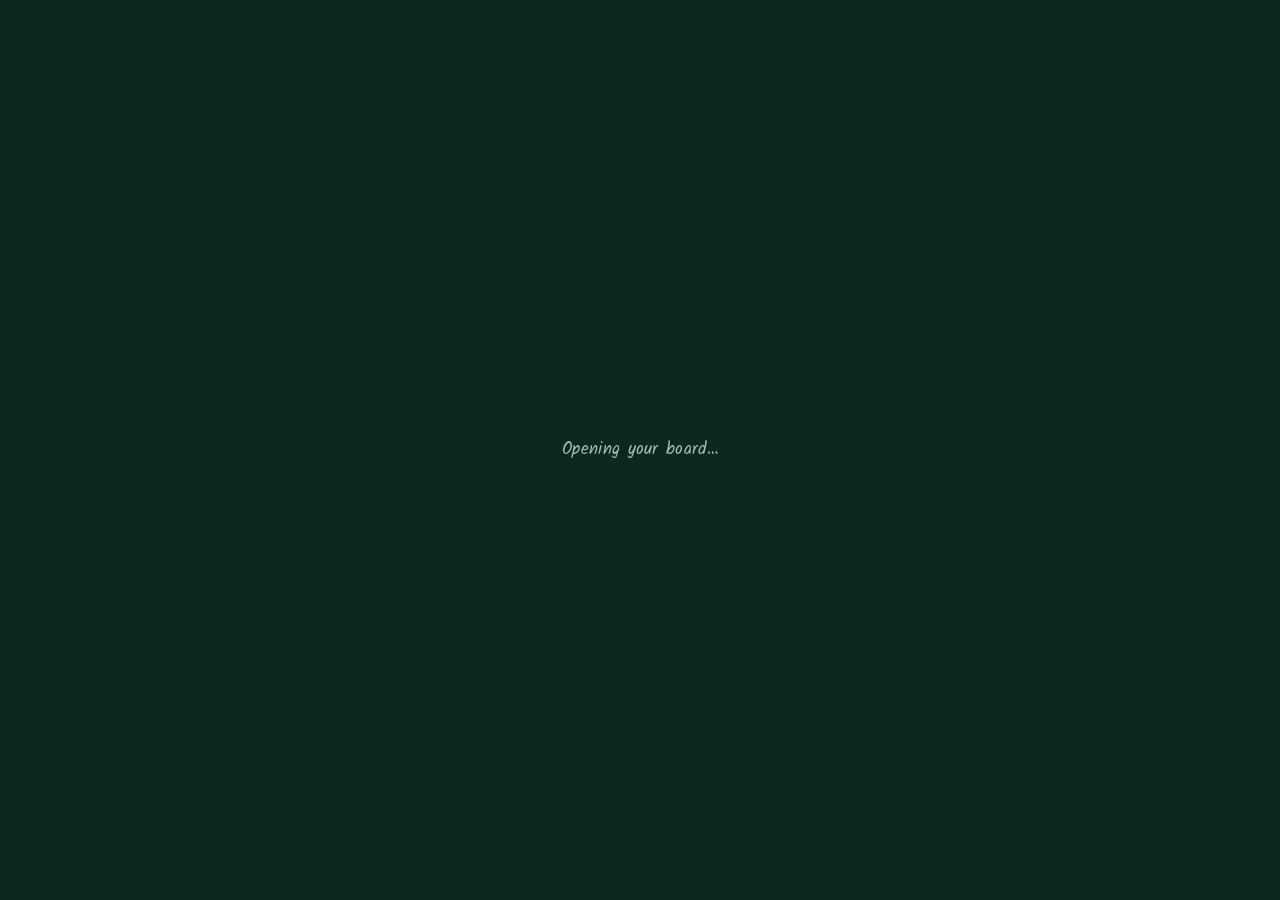
==== index.html @ b714888d "Rebuild: separate CSS/JS files with proper git setup" ====
<!DOCTYPE html>
<html lang="en">

<head>
  <meta charset="UTF-8">
  <meta name="viewport" content="width=device-width, initial-scale=1.0">
  <title>The Daily Board — Study &amp; Schedule ERP</title>
  <meta name="description"
    content="Vijay's personal daily study and schedule tracker. Track blocks, log study sessions, run Pomodoro timers, and analyse reports.">
  <link rel="preconnect" href="https://fonts.googleapis.com">
  <link rel="preconnect" href="https://fonts.gstatic.com" crossorigin>
  <link
    href="https://fonts.googleapis.com/css2?family=Kalam:wght@400;700&family=Space+Grotesk:wght@400;500;600;700&family=Inter:wght@400;500;600&display=swap"
    rel="stylesheet">
  <script src="https://cdnjs.cloudflare.com/ajax/libs/xlsx/0.18.5/xlsx.full.min.js"></script>
  <link rel="icon" type="image/svg+xml" href="logo-monogram.svg">

  <!-- External stylesheet -->
  <link rel="stylesheet" href="css/style.css">
</head>

<body class="booting">

  <div id="boot">Opening your board…</div>

  <!-- ═══ AUTH GATE ═══ -->
  <div id="gate">
    <div class="gcard">
      <div class="gcard-logo">
        <img src="logo-monogram.svg" width="30" height="30" alt="The Daily Board" style="border-radius:7px">
        <span class="geyebrow">the daily board</span>
      </div>
      <h2 id="gtitle">Welcome back</h2>
      <div class="gsub">Log in to reach your board on any device, always in sync.</div>
      <div class="gfield">
        <label for="gemail">Email</label>
        <input type="email" id="gemail" autocomplete="username" placeholder="you@example.com">
      </div>
      <div class="gfield">
        <label for="gpass">Password</label>
        <input type="password" id="gpass" autocomplete="current-password" placeholder="••••••••">
      </div>
      <button class="gbtn" id="gsubmit">Log in</button>
      <div class="gerr" id="gerr"></div>
      <div class="gforgot"><a id="gforgot-link">Forgot password?</a></div>
      <div class="gtoggle"><span id="gtoggle-text">New here? </span><a id="gtoggle-link">Create one</a></div>
      <div class="gnote" id="gnote">Private to your account and synced live. Powered by your own free Firebase project —
        see the README to switch it on.</div>
    </div>
  </div>

  <!-- ═══ VERIFY SCREEN ═══ -->
  <div id="verify">
    <div class="gcard">
      <div class="vicon">✉️</div>
      <span class="geyebrow">one more step</span>
      <h2>Verify your email</h2>
      <div class="gsub" id="vmsg">Open the link we emailed you, then tap continue.</div>
      <button class="gbtn" id="vcheck">I've clicked the link — continue</button>
      <div class="gerr" id="verr"></div>
      <button class="vsecondary" id="vresend">Didn't get it? Resend the link</button>
      <button class="vsecondary" id="vswitch">Use a different email</button>
    </div>
  </div>

  <!-- ═══ MAIN APP ═══ -->
  <div class="wrap">

    <!-- ══ STICKY NAVBAR ══ -->
    <nav class="navbar" id="navbar">
      <div class="nav-inner">

        <!-- Logo -->
        <div class="nav-logo">
          <img src="logo-monogram.svg" class="logo-icon" alt="The Daily Board" width="38" height="38"
            style="border-radius:9px">
          <div class="logo-text">
            <span class="logo-title">The Daily Board</span>
            <span class="logo-sub">Study &amp; Schedule ERP</span>
          </div>
        </div>

        <!-- Desktop nav links -->
        <div class="nav-links">
          <button class="nav-link on" data-tab="today">Today</button>
          <button class="nav-link" data-tab="subjects">Subjects</button>
          <button class="nav-link" data-tab="reports">Reports</button>
          <button class="nav-link" data-tab="data">Excel &amp; Sync</button>
        </div>

        <!-- User info -->
        <div class="nav-user">
          <span class="nav-sync" id="usync">✓ synced</span>
          <span class="nav-who" id="uwho">Signed in</span>
          <button class="signout" id="signout">Sign out</button>
        </div>

        <!-- Hamburger -->
        <button class="hamburger" id="hamburger" aria-label="Open menu" aria-expanded="false">☰</button>
      </div>

      <!-- Mobile drawer -->
      <div class="nav-drawer" id="navDrawer">
        <button class="drawer-link on" data-tab="today">📅 Today</button>
        <button class="drawer-link" data-tab="subjects">📚 Subjects</button>
        <button class="drawer-link" data-tab="reports">📊 Reports</button>
        <button class="drawer-link" data-tab="data">💾 Excel &amp; Sync</button>
        <div class="drawer-divider"></div>
        <div class="drawer-user">
          <div class="drawer-user-info" id="drawer-who">Signed in</div>
          <button class="signout" id="signout2">Sign out</button>
        </div>
      </div>
    </nav>

    <!-- ══ BOARD FRAME ══ -->
    <div class="frame">
      <div class="board">

        <!-- HEADER -->
        <div class="head">
          <div class="head-left">
            <div class="head-eyebrow">consistency &gt; intensity</div>
            <div class="head-tagline">Teacher by morning · learner by evening — Vijay's study &amp; schedule ERP</div>
          </div>
          <div class="datebox">
            <div class="dow" id="dow">—</div>
            <div class="full" id="fulldate">—</div>
            <div class="picker">
              <input type="date" id="datePick">
              <button class="today-btn" id="todayBtn">Today</button>
            </div>
          </div>
        </div>

        <!-- METRIC STRIP -->
        <div class="strip">
          <div class="metric">
            <div class="k" id="mAdh">0%</div>
            <div class="l">Day on track</div>
          </div>
          <div class="metric">
            <div class="k" id="mHrs">0.0</div>
            <div class="l">Study hours</div>
          </div>
          <div class="metric">
            <div class="k" id="mTgt">0%</div>
            <div class="l">Target reached</div>
          </div>
          <div class="metric tally">
            <div class="tallymarks" id="mStreak">—</div>
            <div class="l">Day streak</div>
          </div>
        </div>

        <!-- ════ TODAY ════ -->
        <div class="panel" id="p-today">

          <!-- Week at a glance -->
          <div class="week-strip-wrap">
            <div class="sec-h" style="margin-bottom:8px">Week at a Glance</div>
            <div class="week-strip" id="weekStrip"></div>
          </div>

          <div class="sec-h">Your day, block by block</div>
          <div class="sec-sub">Tick each block as you finish it. Your streak grows on any day you log study.</div>
          <div class="blocks" id="blocks"></div>

          <!-- Study logger -->
          <div class="study-wrap">
            <div class="sec-h" style="margin-bottom:2px">Log a study session</div>
            <div class="sec-sub" style="margin-bottom:12px">This fills the 1:00–10:00 PM block — the heart of the
              system.</div>
            <div class="logger">
              <div class="fld"><label for="lgSubj">Subject</label><select id="lgSubj"></select></div>
              <div class="fld"><label for="lgHrs">Hours</label><input type="number" id="lgHrs" min="0" max="16"
                  step="0.25" placeholder="1.5"></div>
              <div class="fld note-fld"><label for="lgNote">What did you cover?</label><input type="text" id="lgNote"
                  placeholder="e.g. Chapter 4 — revised &amp; tested"></div>
              <button class="add-btn" id="lgAdd">Add</button>
            </div>
            <div class="sessions" id="sessions"></div>
          </div>

          <!-- Daily journal -->
          <div class="journal-wrap" id="journalWrap">
            <div class="journal-toggle" id="journalToggle" role="button" aria-expanded="false">
              <span class="j-title">📝 Daily Reflection</span>
              <span class="j-arrow">▾</span>
            </div>
            <div class="journal-body">
              <textarea id="journalText"
                placeholder="What went well today? What can you improve? Any insights from your study session…"
                rows="4"></textarea>
              <div class="journal-footer">
                <span class="journal-hint">Saved per day · exported with your Excel backup</span>
                <button class="jsave" id="journalSave">Save note</button>
              </div>
            </div>
          </div>
        </div>

        <!-- ════ SUBJECTS ════ -->
        <div class="panel hide" id="p-subjects">
          <div class="sec-h">Your study subjects</div>
          <div class="sec-sub">Rename these to what you actually study. Set a daily hour-target for each — that's what
            the reports measure you against. Click the colour square to pick any colour.</div>
          <div class="subj-grid" id="subjGrid"></div>
          <button class="addsub" id="addSub">+ Add a subject</button>
        </div>

        <!-- ════ REPORTS ════ -->
        <div class="panel hide" id="p-reports">
          <div class="rep-tabs">
            <button class="rtab on" data-rep="daily">Daily</button>
            <button class="rtab" data-rep="weekly">Weekly</button>
            <button class="rtab" data-rep="monthly">Monthly</button>
          </div>
          <div class="rnav">
            <button class="arw" id="rPrev">‹</button>
            <div class="lbl" id="rLbl">—</div>
            <button class="arw" id="rNext">›</button>
          </div>
          <div id="repBody"></div>
        </div>

        <!-- ════ DATA ════ -->
        <div class="panel hide" id="p-data">
          <div class="sec-h">Excel backup &amp; data</div>
          <div class="sec-sub">Your data lives in the cloud and syncs across every device you log in on. Export to Excel
            any time for a backup — or to feed the optional GitHub report runner.</div>
          <div class="data-actions">
            <button class="dbtn" id="btnExport">
              <span class="dt">⬇ Export to Excel</span>
              <span class="dd">Download study-log.xlsx — full backup including journal notes.</span>
            </button>
            <button class="dbtn" id="btnImport">
              <span class="dt">⬆ Import from Excel</span>
              <span class="dd">Restore or move your data from a study-log.xlsx file.</span>
            </button>
          </div>
          <input type="file" id="fileIn" accept=".xlsx,.xls" style="display:none">

          <div class="note-box">
            <b>How the GitHub live runner uses this file</b>
            <ol class="steps">
              <li>Click <b>Export to Excel</b> whenever you finish a day (or a week).</li>
              <li>Put <code>study-log.xlsx</code> into the <code>data/</code> folder of your GitHub repo and commit it.
              </li>
              <li>The GitHub Action wakes up daily, reads the Excel file, and rebuilds your daily / weekly / monthly
                report pages automatically.</li>
              <li>Open <code>your-name.github.io/daily-board/</code> to see this page, and <code>/reports/</code> for
                auto-generated reports.</li>
            </ol>
            <div style="margin-top:10px">The <b>Phase 2 kit</b> (workflow + report generator + README) is delivered
              alongside this file — set it up once and reports build themselves.</div>
          </div>

          <div style="margin-top:14px">
            <button class="dbtn danger" id="btnReset" style="width:100%">
              <span class="dt">⟲ Reset all data</span>
              <span class="dd">Wipes every logged day and restores default subjects. Cannot be undone — export
                first.</span>
            </button>
          </div>
        </div>

      </div><!-- /board -->
      <div class="tray">
        <div class="piece" style="background:var(--gold)"></div>
        <div class="piece" style="background:var(--blue)"></div>
        <div class="piece" style="background:var(--lime)"></div>
        <div class="piece" style="background:var(--pink)"></div>
      </div>
    </div><!-- /frame -->

    <div class="foot">Built for the long game — small honest days, stacked.</div>
  </div><!-- /wrap -->

  <!-- ═══ POMODORO FAB ═══ -->
  <div class="pomo-fab">
    <button class="pomo-btn" id="pomoBtn" title="Pomodoro Timer" aria-label="Open fullscreen Pomodoro timer">⏱</button>
  </div>

  <!-- ═══ POMODORO FULLSCREEN ═══ -->
  <div class="pomo-fs" id="pomoFS" role="dialog" aria-modal="true" aria-label="Pomodoro Timer">

    <!-- Header -->
    <div class="pomo-fs-head">
      <img src="logo-monogram.svg" width="28" height="28" style="border-radius:7px;opacity:.7" alt="">
      <span class="pomo-fs-title">Pomodoro Timer</span>
    </div>

    <!-- Close -->
    <button class="pomo-fs-close" id="pomoFSClose" aria-label="Close Pomodoro">✕</button>

    <!-- Mode tabs -->
    <div class="pomo-fs-modes">
      <button class="pomo-fs-mode on" data-min="25">🎯 Focus 25m</button>
      <button class="pomo-fs-mode" data-min="5">☕ Short 5m</button>
      <button class="pomo-fs-mode" data-min="15">🛌 Long 15m</button>
    </div>

    <!-- Big ring -->
    <div class="pomo-fs-ring">
      <svg viewBox="0 0 200 200">
        <circle class="fs-ring-glow" id="fsRingGlow" cx="100" cy="100" r="86" stroke-dasharray="540.4"
          stroke-dashoffset="0" />
        <circle class="fs-ring-bg" cx="100" cy="100" r="86" />
        <circle class="fs-ring-fg" id="fsRingFg" cx="100" cy="100" r="86" stroke-dasharray="540.4"
          stroke-dashoffset="0" />
      </svg>
      <div class="pomo-fs-time">
        <div class="pomo-fs-digits" id="fsDisplay">25:00</div>
        <div class="pomo-fs-label" id="fsLabel">Focus</div>
        <div class="pomo-fs-sessions" id="fsCount">🍅 0 sessions</div>
      </div>
    </div>

    <!-- Controls -->
    <div class="pomo-fs-ctrls">
      <button class="pomo-fs-reset" id="pomoFSReset">↺ Reset</button>
      <button class="pomo-fs-start" id="pomoFSStart">Start</button>
    </div>

    <div class="pomo-fs-hint">Space — start / pause &nbsp;·&nbsp; R — reset &nbsp;·&nbsp; Esc — close</div>
  </div>

  <div class="toast" id="toast"></div>

  <!-- ══════════════════════════════════════════════════════
       MAIN APP SCRIPT
  ══════════════════════════════════════════════════════ -->
  <script src="js/app.js" defer></script>

  <!-- ══════════════════════════════════════════════════════
       LOGIN + CLOUD SYNC  (Firebase — keep your existing config)
  ══════════════════════════════════════════════════════ -->
  <script type="module" src="js/firebase.js"></script>

</body>

</html>
---- css/style.css ----
/* ═══════════════════════ TOKENS ═══════════════════════ */
    :root {
      --board: #173a2c;
      --board-2: #153529;
      --board-deep: #102e23;
      --panel: #1e463693;
      --panel-solid: #1f4737;
      --frame: #5a3d24;
      --frame-2: #3f2a18;
      --tray: #6b4a2c;
      --chalk: #f3eede;
      --chalk-dim: #a6bcae;
      --chalk-faint: #6f8a7c;
      --gold: #f4a935;
      --gold-deep: #dd8a1c;
      --lime: #93c26a;
      --blue: #6fb3c9;
      --pink: #e390ab;
      --lav: #b39ddb;
      --rust: #e0835a;
      --miss: #e07a63;
      --line: #2f5a48;
      --line-soft: #284d3e;
      --r: 14px;
      --r-lg: 20px;
      --shadow: 0 18px 40px -20px rgba(0, 0, 0, .7);
      --nav-h: 62px;
    }

    /* ═══════════════════════ RESET ═══════════════════════ */
    *,
    *::before,
    *::after {
      box-sizing: border-box;
      margin: 0;
      padding: 0;
    }

    html {
      -webkit-text-size-adjust: 100%;
      scroll-behavior: smooth;
    }

    body {
      font-family: 'Inter', sans-serif;
      background:
        radial-gradient(1200px 500px at 20% -10%, #204d3b 0%, transparent 60%),
        radial-gradient(900px 500px at 100% 120%, #16382a 0%, transparent 60%),
        #0e2820;
      color: var(--chalk);
      min-height: 100vh;
      line-height: 1.5;
    }

    /* ═══════════════════════ NAVBAR ═══════════════════════ */
    .navbar {
      position: sticky;
      top: 0;
      z-index: 120;
      background: rgba(12, 33, 25, 0.90);
      backdrop-filter: blur(18px);
      -webkit-backdrop-filter: blur(18px);
      border-bottom: 1px solid var(--line-soft);
      box-shadow: 0 4px 28px -8px rgba(0, 0, 0, .55);
    }

    .nav-inner {
      max-width: 1180px;
      margin: 0 auto;
      height: var(--nav-h);
      display: flex;
      align-items: center;
      gap: 12px;
      padding: 0 clamp(14px, 3vw, 32px);
    }

    /* Logo */
    .nav-logo {
      display: flex;
      align-items: center;
      gap: 10px;
      flex-shrink: 0;
      text-decoration: none;
      cursor: default;
    }

    .logo-icon {
      width: 38px;
      height: 38px;
      flex-shrink: 0;
    }

    .logo-text {
      display: flex;
      flex-direction: column;
      line-height: 1.15;
    }

    .logo-title {
      font-family: 'Space Grotesk', sans-serif;
      font-weight: 700;
      font-size: 15px;
      letter-spacing: -0.3px;
      color: var(--chalk);
    }

    .logo-sub {
      font-family: 'Kalam', cursive;
      font-size: 10px;
      color: var(--gold);
      letter-spacing: 0.2px;
    }

    /* Desktop nav links */
    .nav-links {
      display: flex;
      align-items: center;
      gap: 2px;
      flex: 1;
      justify-content: center;
    }

    .nav-link {
      font-family: 'Space Grotesk', sans-serif;
      font-weight: 600;
      font-size: 13.5px;
      background: transparent;
      border: none;
      color: var(--chalk-dim);
      cursor: pointer;
      padding: 8px 15px;
      border-radius: 10px;
      transition: .15s;
      position: relative;
      white-space: nowrap;
    }

    .nav-link:hover {
      color: var(--chalk);
      background: rgba(255, 255, 255, .06);
    }

    .nav-link.on {
      color: var(--gold);
      background: rgba(244, 169, 53, .13);
    }

    .nav-link.on::after {
      content: '';
      position: absolute;
      bottom: 5px;
      left: 50%;
      transform: translateX(-50%);
      width: 16px;
      height: 2px;
      background: var(--gold);
      border-radius: 2px;
    }

    /* User area */
    .nav-user {
      display: flex;
      align-items: center;
      gap: 10px;
      flex-shrink: 0;
      margin-left: auto;
    }

    .nav-sync {
      font-size: 11px;
      color: var(--lime);
      font-family: 'Space Grotesk';
      white-space: nowrap;
    }

    .nav-who {
      font-size: 12px;
      color: var(--chalk-dim);
      white-space: nowrap;
      max-width: 150px;
      overflow: hidden;
      text-overflow: ellipsis;
    }

    .nav-who b {
      color: var(--chalk);
      font-family: 'Space Grotesk';
      font-weight: 600;
    }

    .signout {
      background: none;
      border: 1px solid var(--line);
      color: var(--chalk-dim);
      font-size: 12px;
      padding: 6px 12px;
      border-radius: 8px;
      cursor: pointer;
      font-family: 'Inter';
      white-space: nowrap;
      transition: .15s;
    }

    .signout:hover {
      color: var(--gold);
      border-color: var(--gold);
    }

    /* Hamburger */
    .hamburger {
      display: none;
      background: none;
      border: 1px solid var(--line);
      color: var(--chalk);
      width: 38px;
      height: 38px;
      border-radius: 9px;
      cursor: pointer;
      font-size: 17px;
      align-items: center;
      justify-content: center;
      flex-shrink: 0;
      transition: .15s;
      margin-left: auto;
    }

    .hamburger:hover {
      border-color: var(--gold);
      color: var(--gold);
    }

    .hamburger.open {
      background: rgba(244, 169, 53, .1);
      border-color: var(--gold);
      color: var(--gold);
    }

    /* Mobile drawer */
    .nav-drawer {
      display: none;
      flex-direction: column;
      background: rgba(10, 30, 22, .97);
      border-top: 1px solid var(--line-soft);
      padding: 10px 14px 14px;
      gap: 2px;
    }

    .nav-drawer.open {
      display: flex;
    }

    .drawer-link {
      font-family: 'Space Grotesk', sans-serif;
      font-weight: 600;
      font-size: 15px;
      background: transparent;
      border: none;
      color: var(--chalk-dim);
      cursor: pointer;
      padding: 11px 14px;
      border-radius: 10px;
      text-align: left;
      transition: .15s;
    }

    .drawer-link:hover,
    .drawer-link.on {
      color: var(--gold);
      background: rgba(244, 169, 53, .10);
    }

    .drawer-divider {
      height: 1px;
      background: var(--line-soft);
      margin: 8px 0;
    }

    .drawer-user {
      display: flex;
      align-items: center;
      justify-content: space-between;
      padding: 6px 14px 2px;
      gap: 10px;
    }

    .drawer-user-info {
      font-size: 12px;
      color: var(--chalk-dim);
    }

    /* ═══════════════════════ MAIN WRAP ═══════════════════════ */
    .wrap {
      max-width: 1180px;
      margin: 0 auto;
      padding: clamp(14px, 2.5vw, 26px) clamp(12px, 2.5vw, 26px);
      display: none;
    }

    body.app-ready .wrap {
      display: block;
    }

    /* ═══════════════════════ FRAME & BOARD ═══════════════════════ */
    .frame {
      background: linear-gradient(135deg, var(--frame) 0%, var(--frame-2) 100%);
      padding: clamp(8px, 1.6vw, 17px);
      border-radius: var(--r-lg);
      box-shadow: var(--shadow), inset 0 2px 6px rgba(255, 255, 255, .12), inset 0 -3px 8px rgba(0, 0, 0, .5);
    }

    .board {
      background:
        radial-gradient(600px 300px at 30% 10%, #1d4433 0%, transparent 70%),
        linear-gradient(160deg, #173a2c 0%, #123024 100%);
      border-radius: 12px;
      padding: clamp(14px, 2.8vw, 30px);
      box-shadow: inset 0 0 0 2px rgba(0, 0, 0, .35), inset 0 30px 60px -30px rgba(0, 0, 0, .6);
      position: relative;
      overflow: hidden;
    }

    .board::after {
      content: '';
      position: absolute;
      inset: 0;
      pointer-events: none;
      background:
        radial-gradient(2px 2px at 12% 88%, rgba(243, 238, 222, .10), transparent),
        radial-gradient(2px 2px at 78% 20%, rgba(243, 238, 222, .08), transparent),
        radial-gradient(1px 1px at 45% 70%, rgba(243, 238, 222, .10), transparent),
        radial-gradient(1px 1px at 62% 90%, rgba(243, 238, 222, .08), transparent);
      opacity: .7;
    }

    /* ═══════════════════════ BOARD HEADER ═══════════════════════ */
    .head {
      display: flex;
      flex-wrap: wrap;
      gap: 14px;
      align-items: center;
      justify-content: space-between;
      position: relative;
      z-index: 2;
      margin-bottom: 18px;
    }

    .head-eyebrow {
      font-family: 'Kalam', cursive;
      color: var(--gold);
      font-size: 13px;
      letter-spacing: .3px;
      transform: rotate(-1deg);
      display: inline-block;
    }

    .head-tagline {
      font-family: 'Kalam', cursive;
      color: var(--chalk-dim);
      font-size: 13px;
      margin-top: 3px;
    }

    .datebox {
      text-align: right;
    }

    .datebox .dow {
      font-family: 'Kalam', cursive;
      color: var(--gold);
      font-size: 15px;
    }

    .datebox .full {
      font-family: 'Space Grotesk', sans-serif;
      font-weight: 600;
      font-size: 14px;
      color: var(--chalk);
    }

    .picker {
      margin-top: 6px;
      display: flex;
      gap: 6px;
      align-items: center;
      justify-content: flex-end;
    }

    .picker input[type=date] {
      background: var(--board-deep);
      border: 1px solid var(--line);
      color: var(--chalk);
      font-family: 'Space Grotesk', sans-serif;
      font-size: 13px;
      padding: 6px 9px;
      border-radius: 9px;
      color-scheme: dark;
    }

    .today-btn {
      background: none;
      border: 1px dashed var(--line);
      color: var(--chalk-dim);
      font-size: 12px;
      padding: 6px 10px;
      border-radius: 9px;
      cursor: pointer;
      font-family: 'Inter';
      transition: .15s;
    }

    .today-btn:hover {
      color: var(--gold);
      border-color: var(--gold);
    }

    /* ═══════════════════════ METRIC STRIP ═══════════════════════ */
    .strip {
      display: grid;
      grid-template-columns: repeat(4, 1fr);
      gap: 10px;
      margin-bottom: 16px;
      position: relative;
      z-index: 2;
    }

    .metric {
      background: var(--panel);
      border: 1px solid var(--line-soft);
      border-radius: var(--r);
      padding: 12px 13px;
      backdrop-filter: blur(2px);
    }

    .metric .k {
      font-family: 'Space Grotesk', sans-serif;
      font-weight: 700;
      font-size: clamp(18px, 3vw, 26px);
      color: var(--gold);
      letter-spacing: -.5px;
      font-variant-numeric: tabular-nums;
    }

    .metric .l {
      font-size: 10.5px;
      color: var(--chalk-dim);
      text-transform: uppercase;
      letter-spacing: .6px;
      margin-top: 2px;
    }

    .metric.tally .k {
      color: var(--lime);
    }

    .tallymarks {
      font-family: 'Space Grotesk';
      letter-spacing: 1px;
      color: var(--lime);
      font-size: 20px;
      line-height: 1;
      min-height: 22px;
      word-break: break-all;
    }

    /* ═══════════════════════ WEEK STRIP ═══════════════════════ */
    .week-strip-wrap {
      position: relative;
      z-index: 2;
      margin-bottom: 16px;
    }

    .week-strip {
      display: flex;
      gap: 6px;
      overflow-x: auto;
      padding-bottom: 2px;
      scrollbar-width: none;
    }

    .week-strip::-webkit-scrollbar {
      display: none;
    }

    .wk-day {
      flex: 1;
      min-width: 50px;
      background: var(--board-deep);
      border: 1px solid var(--line-soft);
      border-radius: 11px;
      padding: 8px 5px 7px;
      text-align: center;
      cursor: pointer;
      transition: .15s;
      user-select: none;
    }

    .wk-day:hover {
      border-color: rgba(244, 169, 53, .5);
    }

    .wk-day.wk-active {
      border-color: var(--gold);
      background: rgba(244, 169, 53, .10);
    }

    .wk-day.wk-today .wk-label {
      color: var(--lime);
    }

    .wk-label {
      font-family: 'Space Grotesk', sans-serif;
      font-weight: 600;
      font-size: 10px;
      color: var(--chalk-dim);
      text-transform: uppercase;
      letter-spacing: .4px;
    }

    .wk-date {
      font-size: 9px;
      color: var(--chalk-faint);
      margin-bottom: 5px;
    }

    .wk-bar-wrap {
      height: 30px;
      display: flex;
      align-items: flex-end;
      justify-content: center;
    }

    .wk-bar {
      width: 55%;
      max-width: 22px;
      background: linear-gradient(180deg, var(--gold), var(--gold-deep));
      border-radius: 3px 3px 0 0;
    }

    .wk-bar.wk-z {
      background: var(--line-soft);
    }

    .wk-hrs {
      font-family: 'Space Grotesk', sans-serif;
      font-size: 9px;
      color: var(--chalk-dim);
      margin-top: 4px;
      font-variant-numeric: tabular-nums;
    }

    /* ═══════════════════════ PANELS ═══════════════════════ */
    .panel {
      background: var(--panel);
      border: 1px solid var(--line-soft);
      border-radius: var(--r);
      padding: clamp(14px, 2.4vw, 24px);
      position: relative;
      z-index: 2;
      min-height: 240px;
    }

    .panel.hide {
      display: none;
    }

    .sec-h {
      font-family: 'Kalam', cursive;
      color: var(--gold);
      font-size: 18px;
      margin-bottom: 4px;
    }

    .sec-sub {
      color: var(--chalk-dim);
      font-size: 12px;
      margin-bottom: 14px;
    }

    /* ═══════════════════════ SCHEDULE BLOCKS ═══════════════════════ */
    .blocks {
      display: flex;
      flex-direction: column;
      gap: 8px;
    }

    .blk {
      display: flex;
      gap: 12px;
      align-items: flex-start;
      background: var(--board-deep);
      border: 1px solid var(--line-soft);
      border-left: 4px solid var(--chalk-faint);
      border-radius: 12px;
      padding: 11px 13px;
      transition: .15s;
    }

    .blk[data-type=teach] {
      border-left-color: var(--gold);
    }

    .blk[data-type=study] {
      border-left-color: var(--lime);
    }

    .blk[data-type=sleep] {
      border-left-color: var(--lav);
    }

    .blk[data-type=body] {
      border-left-color: var(--blue);
    }

    .blk.done {
      opacity: .57;
      background: #14342755;
    }

    .blk .time {
      font-family: 'Space Grotesk', sans-serif;
      font-weight: 600;
      font-size: 12px;
      color: var(--gold);
      white-space: nowrap;
      min-width: 112px;
      font-variant-numeric: tabular-nums;
    }

    .blk[data-type=study] .time {
      color: var(--lime);
    }

    .blk .body {
      flex: 1;
      min-width: 0;
    }

    .blk-main {
      display: flex;
      gap: 12px;
      width: 100%;
      align-items: flex-start;
    }

    .blk-actions {
      margin-left: auto;
      display: flex;
      align-items: center;
      gap: 6px;
      flex-shrink: 0;
    }

    .blk-edit {
      border: 1px solid var(--line);
      background: #1c4131;
      color: var(--chalk);
      border-radius: 999px;
      padding: 4px 8px;
      font-size: 11px;
      cursor: pointer;
      transition: .15s;
    }

    .blk-edit:hover {
      border-color: var(--gold);
      color: var(--gold);
    }

    .blk-edit-form {
      display: none;
      flex-wrap: wrap;
      gap: 8px;
      width: 100%;
      margin-top: 8px;
      align-items: center;
    }

    .blk.editing .blk-main {
      display: none;
    }

    .blk.editing .blk-edit-form {
      display: flex;
    }

    .blk-edit-form input {
      flex: 1 1 140px;
      min-width: 0;
      border: 1px solid var(--line);
      background: #142c22;
      color: var(--chalk);
      border-radius: 8px;
      padding: 7px 9px;
      font: inherit;
    }

    .blk-edit-form input:focus {
      outline: 2px solid var(--gold);
      outline-offset: 1px;
      border-color: var(--gold);
    }

    .blk-edit-form button {
      border: 1px solid var(--line);
      background: #1c4131;
      color: var(--chalk);
      border-radius: 8px;
      padding: 7px 10px;
      cursor: pointer;
      font: inherit;
    }

    .blk-edit-form button:hover {
      border-color: var(--gold);
      color: var(--gold);
    }

    .blk .title {
      font-family: 'Space Grotesk', sans-serif;
      font-weight: 600;
      font-size: 14px;
    }

    .blk .desc {
      font-size: 11.5px;
      color: var(--chalk-dim);
      margin-top: 2px;
    }

    .blk .sub {
      margin-top: 7px;
      display: flex;
      flex-wrap: wrap;
      gap: 5px;
    }

    .chip {
      font-size: 10.5px;
      background: #1c4131;
      border: 1px solid var(--line);
      color: var(--chalk-dim);
      padding: 2px 8px;
      border-radius: 20px;
      font-family: 'Space Grotesk';
    }

    .chip b {
      color: var(--gold);
      font-weight: 600;
    }

    .chk {
      appearance: none;
      -webkit-appearance: none;
      width: 22px;
      height: 22px;
      border: 2px solid var(--line);
      border-radius: 6px;
      cursor: pointer;
      flex-shrink: 0;
      position: relative;
      background: var(--board-deep);
      transition: .15s;
      margin-top: 2px;
    }

    .chk:hover {
      border-color: var(--gold);
    }

    .chk:checked {
      background: var(--lime);
      border-color: var(--lime);
    }

    .chk:checked::after {
      content: '✓';
      position: absolute;
      inset: 0;
      display: flex;
      align-items: center;
      justify-content: center;
      color: var(--board-deep);
      font-weight: 800;
      font-size: 13px;
    }

    .chk:focus-visible {
      outline: 2px solid var(--gold);
      outline-offset: 2px;
    }

    /* ═══════════════════════ STUDY LOGGER ═══════════════════════ */
    .study-wrap {
      margin-top: 20px;
      background: var(--board-deep);
      border: 1px dashed var(--line);
      border-radius: 14px;
      padding: 14px;
    }

    .logger {
      display: grid;
      grid-template-columns: 1.4fr .75fr 2fr auto;
      gap: 8px;
      align-items: end;
    }

    .fld label {
      display: block;
      font-size: 10.5px;
      color: var(--chalk-dim);
      text-transform: uppercase;
      letter-spacing: .5px;
      margin-bottom: 4px;
    }

    .fld select,
    .fld input[type=number],
    .fld input[type=text] {
      width: 100%;
      background: var(--panel-solid);
      border: 1px solid var(--line);
      color: var(--chalk);
      padding: 8px 10px;
      border-radius: 9px;
      font-family: 'Inter';
      font-size: 13px;
    }

    .fld select {
      color-scheme: dark;
      font-family: 'Space Grotesk';
    }

    .fld input:focus,
    .fld select:focus {
      outline: 2px solid var(--gold);
      outline-offset: 1px;
      border-color: var(--gold);
    }

    .add-btn {
      background: var(--gold);
      color: var(--board-deep);
      border: none;
      font-family: 'Space Grotesk';
      font-weight: 700;
      font-size: 13.5px;
      padding: 9px 16px;
      border-radius: 9px;
      cursor: pointer;
      white-space: nowrap;
      transition: .15s;
    }

    .add-btn:hover {
      background: var(--gold-deep);
    }

    .add-btn:active {
      transform: translateY(1px);
    }

    /* ═══════════════════════ SESSIONS ═══════════════════════ */
    .sessions {
      margin-top: 14px;
      display: flex;
      flex-direction: column;
      gap: 6px;
    }

    .ses {
      display: flex;
      align-items: center;
      gap: 9px;
      background: var(--panel-solid);
      border: 1px solid var(--line-soft);
      border-radius: 10px;
      padding: 8px 11px;
      transition: border-color .15s;
    }

    .ses.editing {
      border-color: var(--gold);
    }

    .dot {
      width: 10px;
      height: 10px;
      border-radius: 50%;
      flex-shrink: 0;
    }

    /* Static view */
    .ses-static {
      display: flex;
      align-items: center;
      gap: 9px;
      flex: 1;
      min-width: 0;
    }

    .ses.editing .ses-static {
      display: none;
    }

    .ses .snm {
      font-family: 'Space Grotesk';
      font-weight: 600;
      font-size: 13px;
      flex-shrink: 0;
    }

    .ses .shr {
      font-family: 'Space Grotesk';
      font-weight: 700;
      color: var(--gold);
      font-size: 13px;
      font-variant-numeric: tabular-nums;
      flex-shrink: 0;
    }

    .ses .snote {
      font-size: 12px;
      color: var(--chalk-dim);
      flex: 1;
      min-width: 0;
      overflow: hidden;
      text-overflow: ellipsis;
      white-space: nowrap;
    }

    /* Edit form */
    .ses-edit-form {
      display: none;
      align-items: center;
      gap: 6px;
      flex: 1;
      flex-wrap: wrap;
    }

    .ses.editing .ses-edit-form {
      display: flex;
    }

    .ses-edit-form select,
    .ses-edit-form input {
      background: var(--board-deep);
      border: 1px solid var(--line);
      color: var(--chalk);
      padding: 5px 7px;
      border-radius: 7px;
      font-family: 'Inter';
      font-size: 12px;
    }

    .ses-edit-form select {
      font-family: 'Space Grotesk';
      color-scheme: dark;
      min-width: 90px;
    }

    .ses-edit-form .e-hrs {
      width: 60px;
    }

    .ses-edit-form .e-note {
      flex: 1;
      min-width: 80px;
    }

    .e-save {
      background: var(--lime);
      border: none;
      color: var(--board-deep);
      font-family: 'Space Grotesk';
      font-weight: 700;
      font-size: 11px;
      padding: 5px 9px;
      border-radius: 7px;
      cursor: pointer;
      white-space: nowrap;
    }

    .e-cancel {
      background: none;
      border: 1px solid var(--line);
      color: var(--chalk-dim);
      font-size: 11px;
      padding: 5px 7px;
      border-radius: 7px;
      cursor: pointer;
    }

    .ses-actions {
      display: flex;
      gap: 2px;
      flex-shrink: 0;
    }

    .edt,
    .del {
      background: none;
      border: none;
      cursor: pointer;
      font-size: 14px;
      line-height: 1;
      padding: 4px 5px;
      border-radius: 6px;
      transition: .12s;
    }

    .edt {
      color: var(--chalk-faint);
    }

    .edt:hover {
      color: var(--gold);
      background: rgba(244, 169, 53, .12);
    }

    .del {
      color: var(--chalk-faint);
    }

    .del:hover {
      color: var(--miss);
      background: #2a1a17;
    }

    .empty {
      color: var(--chalk-faint);
      font-size: 13px;
      font-style: italic;
      text-align: center;
      padding: 16px;
      font-family: 'Kalam', cursive;
    }

    /* ═══════════════════════ JOURNAL ═══════════════════════ */
    .journal-wrap {
      margin-top: 18px;
      background: var(--board-deep);
      border: 1px dashed var(--line);
      border-radius: 14px;
      overflow: hidden;
    }

    .journal-toggle {
      display: flex;
      align-items: center;
      justify-content: space-between;
      padding: 12px 16px;
      cursor: pointer;
      user-select: none;
      transition: background .15s;
    }

    .journal-toggle:hover {
      background: rgba(255, 255, 255, .03);
    }

    .j-title {
      font-family: 'Kalam', cursive;
      color: var(--gold);
      font-size: 16px;
      display: flex;
      align-items: center;
      gap: 8px;
    }

    .j-arrow {
      color: var(--chalk-faint);
      font-size: 13px;
      transition: transform .2s;
      line-height: 1;
    }

    .journal-wrap.open .j-arrow {
      transform: rotate(180deg);
    }

    .journal-body {
      display: none;
      padding: 0 14px 14px;
    }

    .journal-wrap.open .journal-body {
      display: block;
    }

    .journal-body textarea {
      width: 100%;
      background: var(--panel-solid);
      border: 1px solid var(--line);
      color: var(--chalk);
      padding: 10px 12px;
      border-radius: 10px;
      font-family: 'Kalam', cursive;
      font-size: 14px;
      line-height: 1.75;
      resize: vertical;
      min-height: 90px;
      transition: border-color .15s;
    }

    .journal-body textarea:focus {
      outline: 2px solid var(--gold);
      outline-offset: 1px;
      border-color: var(--gold);
    }

    .journal-body textarea::placeholder {
      color: var(--chalk-faint);
      font-style: italic;
    }

    .journal-footer {
      display: flex;
      align-items: center;
      justify-content: space-between;
      margin-top: 8px;
      gap: 10px;
    }

    .journal-hint {
      font-size: 11px;
      color: var(--chalk-faint);
      font-family: 'Kalam', cursive;
    }

    .jsave {
      background: var(--gold);
      border: none;
      color: var(--board-deep);
      font-family: 'Space Grotesk';
      font-weight: 700;
      font-size: 12px;
      padding: 7px 14px;
      border-radius: 8px;
      cursor: pointer;
      transition: .15s;
      white-space: nowrap;
    }

    .jsave:hover {
      background: var(--gold-deep);
    }

    /* ═══════════════════════ SUBJECTS ═══════════════════════ */
    .subj-grid {
      display: flex;
      flex-direction: column;
      gap: 9px;
    }

    .subj {
      display: flex;
      align-items: center;
      gap: 10px;
      background: var(--board-deep);
      border: 1px solid var(--line-soft);
      border-radius: 12px;
      padding: 11px 13px;
    }

    /* Real color picker swatch */
    .swatch {
      width: 24px;
      height: 24px;
      border-radius: 7px;
      flex-shrink: 0;
      border: 2px solid rgba(255, 255, 255, .15);
      position: relative;
      cursor: pointer;
      overflow: hidden;
    }

    .swatch input[type=color] {
      position: absolute;
      inset: 0;
      opacity: 0;
      width: 100%;
      height: 100%;
      cursor: pointer;
      border: none;
      padding: 0;
    }

    .subj input.nm {
      flex: 1;
      background: transparent;
      border: none;
      color: var(--chalk);
      font-family: 'Space Grotesk';
      font-weight: 600;
      font-size: 14.5px;
      padding: 4px 0;
      min-width: 0;
    }

    .subj input.nm:focus {
      outline: none;
      border-bottom: 1px solid var(--gold);
    }

    .tgt {
      display: flex;
      align-items: center;
      gap: 6px;
      color: var(--chalk-dim);
      font-size: 12px;
      white-space: nowrap;
    }

    .tgt input {
      width: 52px;
      background: var(--panel-solid);
      border: 1px solid var(--line);
      color: var(--gold);
      font-family: 'Space Grotesk';
      font-weight: 700;
      text-align: center;
      padding: 5px;
      border-radius: 7px;
    }

    .addsub {
      margin-top: 10px;
      background: none;
      border: 1px dashed var(--line);
      color: var(--chalk-dim);
      font-family: 'Space Grotesk';
      font-weight: 600;
      font-size: 13px;
      padding: 10px;
      border-radius: 10px;
      cursor: pointer;
      width: 100%;
      transition: .15s;
    }

    .addsub:hover {
      color: var(--gold);
      border-color: var(--gold);
    }

    /* ═══════════════════════ REPORTS ═══════════════════════ */
    .rep-tabs {
      display: flex;
      gap: 6px;
      margin-bottom: 18px;
      flex-wrap: wrap;
    }

    .rtab {
      font-family: 'Space Grotesk';
      font-weight: 600;
      font-size: 13px;
      background: var(--board-deep);
      border: 1px solid var(--line);
      color: var(--chalk-dim);
      padding: 7px 14px;
      border-radius: 20px;
      cursor: pointer;
      transition: .15s;
    }

    .rtab.on {
      background: var(--gold);
      color: var(--board-deep);
      border-color: var(--gold);
    }

    .rnav {
      display: flex;
      align-items: center;
      justify-content: space-between;
      margin-bottom: 16px;
      gap: 10px;
    }

    .rnav .lbl {
      font-family: 'Space Grotesk';
      font-weight: 700;
      font-size: 15px;
      color: var(--chalk);
      text-align: center;
      flex: 1;
    }

    .arw {
      background: var(--board-deep);
      border: 1px solid var(--line);
      color: var(--chalk);
      width: 32px;
      height: 32px;
      border-radius: 8px;
      cursor: pointer;
      font-size: 15px;
      font-family: 'Space Grotesk';
      display: flex;
      align-items: center;
      justify-content: center;
      transition: .15s;
      flex-shrink: 0;
    }

    .arw:hover {
      border-color: var(--gold);
      color: var(--gold);
    }

    .rmetrics {
      display: grid;
      grid-template-columns: repeat(auto-fit, minmax(115px, 1fr));
      gap: 9px;
      margin-bottom: 20px;
    }

    .rm {
      background: var(--board-deep);
      border: 1px solid var(--line-soft);
      border-radius: 12px;
      padding: 12px;
    }

    .rm .rk {
      font-family: 'Space Grotesk';
      font-weight: 700;
      font-size: 21px;
      color: var(--gold);
      font-variant-numeric: tabular-nums;
      letter-spacing: -.5px;
    }

    .rm .rl {
      font-size: 10.5px;
      color: var(--chalk-dim);
      text-transform: uppercase;
      letter-spacing: .5px;
      margin-top: 3px;
    }

    .rm.good .rk {
      color: var(--lime);
    }

    .card-h {
      font-family: 'Kalam', cursive;
      color: var(--gold);
      font-size: 15px;
      margin: 18px 0 10px;
    }

    .wchart {
      display: flex;
      align-items: flex-end;
      gap: 5px;
      height: 145px;
      padding: 0 2px;
      border-bottom: 1px solid var(--line);
      overflow-x: auto;
    }

    .wcol {
      flex: 1;
      min-width: 30px;
      display: flex;
      flex-direction: column;
      align-items: center;
      justify-content: flex-end;
      gap: 5px;
      height: 100%;
    }

    .wbar {
      width: 68%;
      max-width: 34px;
      background: linear-gradient(180deg, var(--gold), var(--gold-deep));
      border-radius: 4px 4px 0 0;
      min-height: 3px;
      position: relative;
      transition: height .5s cubic-bezier(.3, 1, .4, 1);
    }

    .wbar.z {
      background: #1c4131;
    }

    .wbar .v {
      position: absolute;
      top: -17px;
      left: 50%;
      transform: translateX(-50%);
      font-family: 'Space Grotesk';
      font-weight: 700;
      font-size: 10px;
      color: var(--gold);
      white-space: nowrap;
    }

    .wday {
      font-family: 'Space Grotesk';
      font-weight: 600;
      font-size: 10px;
      color: var(--chalk-dim);
    }

    .wdate {
      font-size: 9px;
      color: var(--chalk-faint);
    }

    .wcol.today .wday {
      color: var(--lime);
    }

    .sbars {
      display: flex;
      flex-direction: column;
      gap: 9px;
      margin-top: 6px;
    }

    .sbar-row {
      display: flex;
      align-items: center;
      gap: 10px;
    }

    .sbar-lbl {
      font-family: 'Space Grotesk';
      font-weight: 600;
      font-size: 12.5px;
      min-width: 88px;
      display: flex;
      align-items: center;
      gap: 6px;
    }

    .sbar-track {
      flex: 1;
      height: 12px;
      background: var(--board-deep);
      border-radius: 7px;
      overflow: hidden;
    }

    .sbar-fill {
      height: 100%;
      border-radius: 7px;
      transition: width .6s cubic-bezier(.3, 1, .4, 1);
      min-width: 2px;
    }

    .sbar-val {
      font-family: 'Space Grotesk';
      font-weight: 700;
      font-size: 12px;
      color: var(--gold);
      min-width: 46px;
      text-align: right;
      font-variant-numeric: tabular-nums;
    }

    /* heatmap */
    .hm {
      display: grid;
      grid-template-columns: repeat(7, 1fr);
      gap: 5px;
      max-width: 390px;
    }

    .hm .hd {
      font-family: 'Space Grotesk';
      font-weight: 600;
      font-size: 10px;
      color: var(--chalk-faint);
      text-align: center;
      padding-bottom: 2px;
    }

    .cell {
      aspect-ratio: 1;
      border-radius: 6px;
      background: #16382a;
      border: 1px solid var(--line-soft);
      display: flex;
      align-items: center;
      justify-content: center;
      font-family: 'Space Grotesk';
      font-size: 10px;
      color: var(--chalk-faint);
    }

    .cell.e {
      background: transparent;
      border: none;
    }

    .cell.l1 {
      background: #26543f;
      color: var(--chalk-dim);
    }

    .cell.l2 {
      background: #3f6b30;
      color: var(--chalk);
    }

    .cell.l3 {
      background: #6f9a3f;
      color: #0e2820;
    }

    .cell.l4 {
      background: var(--lime);
      color: #0e2820;
      font-weight: 700;
    }

    .cell.tdy {
      outline: 2px solid var(--gold);
      outline-offset: 1px;
    }

    .hm-key {
      display: flex;
      align-items: center;
      gap: 6px;
      margin-top: 11px;
      font-size: 10.5px;
      color: var(--chalk-dim);
      flex-wrap: wrap;
    }

    .hm-key .kc {
      width: 13px;
      height: 13px;
      border-radius: 3px;
    }

    /* ═══════════════════════ DATA TAB ═══════════════════════ */
    .data-actions {
      display: grid;
      grid-template-columns: 1fr 1fr;
      gap: 10px;
      margin-bottom: 18px;
    }

    .dbtn {
      display: flex;
      flex-direction: column;
      gap: 4px;
      text-align: left;
      background: var(--board-deep);
      border: 1px solid var(--line);
      border-radius: 13px;
      padding: 14px 16px;
      cursor: pointer;
      transition: .15s;
      font-family: inherit;
      color: var(--chalk);
    }

    .dbtn:hover {
      border-color: var(--gold);
      transform: translateY(-2px);
      box-shadow: 0 8px 20px -8px rgba(0, 0, 0, .4);
    }

    .dbtn .dt {
      font-family: 'Space Grotesk';
      font-weight: 700;
      font-size: 14px;
      display: flex;
      align-items: center;
      gap: 7px;
    }

    .dbtn .dd {
      font-size: 11.5px;
      color: var(--chalk-dim);
    }

    .dbtn.danger:hover {
      border-color: var(--miss);
      transform: none;
      box-shadow: none;
    }

    .dbtn.danger .dt {
      color: var(--miss);
    }

    .note-box {
      background: #14342744;
      border: 1px solid var(--line-soft);
      border-radius: 11px;
      padding: 14px;
      font-size: 12.5px;
      color: var(--chalk-dim);
      line-height: 1.65;
    }

    .note-box b {
      color: var(--chalk);
    }

    .note-box code {
      background: var(--board-deep);
      padding: 2px 6px;
      border-radius: 4px;
      font-family: 'Space Grotesk';
      font-size: 11.5px;
      color: var(--gold);
    }

    .steps {
      counter-reset: s;
      list-style: none;
      margin-top: 8px;
    }

    .steps li {
      counter-increment: s;
      position: relative;
      padding: 5px 0 5px 28px;
      font-size: 12px;
    }

    .steps li::before {
      content: counter(s);
      position: absolute;
      left: 0;
      top: 4px;
      width: 19px;
      height: 19px;
      background: var(--gold);
      color: var(--board-deep);
      border-radius: 50%;
      display: flex;
      align-items: center;
      justify-content: center;
      font-family: 'Space Grotesk';
      font-weight: 700;
      font-size: 10px;
    }

    /* ═══════════════════════ POMODORO FAB ═══════════════════════ */
    .pomo-fab {
      position: fixed;
      bottom: 26px;
      right: 22px;
      z-index: 90;
      display: none;
    }

    body.app-ready .pomo-fab {
      display: block;
    }

    .pomo-btn {
      width: 50px;
      height: 50px;
      border-radius: 50%;
      background: linear-gradient(135deg, #c0392b, #e74c3c);
      border: none;
      color: white;
      font-size: 20px;
      cursor: pointer;
      box-shadow: 0 6px 22px -4px rgba(231, 76, 60, .65);
      transition: .2s;
      display: flex;
      align-items: center;
      justify-content: center;
    }

    .pomo-btn:hover {
      transform: scale(1.08);
      box-shadow: 0 10px 28px -4px rgba(231, 76, 60, .7);
    }

    /* ═══════════════════════ POMODORO FULLSCREEN ═══════════════════════ */
    .pomo-fs {
      position: fixed;
      inset: 0;
      z-index: 300;
      background: rgba(6, 20, 14, 0.97);
      backdrop-filter: blur(24px);
      -webkit-backdrop-filter: blur(24px);
      display: none;
      flex-direction: column;
      align-items: center;
      justify-content: center;
      gap: 24px;
      padding: 30px;
    }

    .pomo-fs.open {
      display: flex;
    }

    .pomo-fs-head {
      display: flex;
      align-items: center;
      gap: 12px;
      position: absolute;
      top: 22px;
      left: 50%;
      transform: translateX(-50%);
      white-space: nowrap;
    }

    .pomo-fs-title {
      font-family: 'Kalam', cursive;
      color: var(--gold);
      font-size: 22px;
    }

    .pomo-fs-close {
      position: absolute;
      top: 18px;
      right: 22px;
      background: none;
      border: 1px solid var(--line);
      color: var(--chalk-dim);
      font-size: 18px;
      width: 36px;
      height: 36px;
      border-radius: 9px;
      cursor: pointer;
      display: flex;
      align-items: center;
      justify-content: center;
      transition: .15s;
    }

    .pomo-fs-close:hover {
      color: var(--miss);
      border-color: var(--miss);
    }

    .pomo-fs-modes {
      display: flex;
      gap: 8px;
    }

    .pomo-fs-mode {
      font-family: 'Space Grotesk';
      font-weight: 700;
      font-size: 13px;
      padding: 9px 20px;
      border-radius: 30px;
      border: 1.5px solid var(--line);
      background: var(--board-deep);
      color: var(--chalk-dim);
      cursor: pointer;
      transition: .15s;
    }

    .pomo-fs-mode.on {
      background: rgba(231, 76, 60, .18);
      border-color: #e74c3c;
      color: #e74c3c;
    }

    .pomo-fs-ring {
      position: relative;
      width: clamp(220px, 40vmin, 340px);
      height: clamp(220px, 40vmin, 340px);
    }

    .pomo-fs-ring svg {
      width: 100%;
      height: 100%;
      transform: rotate(-90deg);
    }

    .fs-ring-bg {
      fill: none;
      stroke: rgba(255, 255, 255, .07);
      stroke-width: 12;
    }

    .fs-ring-fg {
      fill: none;
      stroke: #e74c3c;
      stroke-width: 12;
      stroke-linecap: round;
      transition: stroke-dashoffset 1s linear;
    }

    .fs-ring-glow {
      fill: none;
      stroke: rgba(231, 76, 60, .18);
      stroke-width: 24;
      stroke-linecap: round;
      transition: stroke-dashoffset 1s linear;
    }

    .pomo-fs-time {
      position: absolute;
      inset: 0;
      display: flex;
      flex-direction: column;
      align-items: center;
      justify-content: center;
      gap: 6px;
    }

    .pomo-fs-digits {
      font-family: 'Space Grotesk', sans-serif;
      font-weight: 700;
      font-size: clamp(52px, 12vmin, 90px);
      color: var(--chalk);
      font-variant-numeric: tabular-nums;
      letter-spacing: -2px;
      line-height: 1;
    }

    .pomo-fs-label {
      font-family: 'Kalam', cursive;
      font-size: 18px;
      color: rgba(231, 76, 60, .85);
      letter-spacing: .5px;
    }

    .pomo-fs-sessions {
      font-family: 'Space Grotesk';
      font-size: 13px;
      color: var(--chalk-faint);
      letter-spacing: .3px;
    }

    .pomo-fs-ctrls {
      display: flex;
      gap: 14px;
      align-items: center;
    }

    .pomo-fs-start {
      background: linear-gradient(135deg, #c0392b, #e74c3c);
      color: white;
      border: none;
      font-family: 'Space Grotesk';
      font-weight: 700;
      font-size: 17px;
      padding: 16px 48px;
      border-radius: 50px;
      cursor: pointer;
      box-shadow: 0 8px 28px -8px rgba(231, 76, 60, .55);
      transition: .18s;
      letter-spacing: .3px;
    }

    .pomo-fs-start:hover {
      transform: translateY(-2px);
      box-shadow: 0 14px 32px -8px rgba(231, 76, 60, .65);
    }

    .pomo-fs-reset {
      background: none;
      border: 1.5px solid var(--line);
      color: var(--chalk-dim);
      font-family: 'Space Grotesk';
      font-weight: 600;
      font-size: 14px;
      padding: 14px 24px;
      border-radius: 50px;
      cursor: pointer;
      transition: .15s;
    }

    .pomo-fs-reset:hover {
      border-color: var(--chalk-dim);
      color: var(--chalk);
    }

    .pomo-fs-hint {
      font-size: 11.5px;
      color: var(--chalk-faint);
      font-family: 'Space Grotesk';
      position: absolute;
      bottom: 22px;
      text-align: center;
    }

    .pomo-panel {
      position: fixed;
      bottom: 88px;
      right: 22px;
      z-index: 90;
      background: rgba(10, 30, 22, 0.97);
      backdrop-filter: blur(18px);
      -webkit-backdrop-filter: blur(18px);
      border: 1px solid var(--line);
      border-radius: 18px;
      padding: 18px;
      width: 215px;
      box-shadow: 0 16px 40px -10px rgba(0, 0, 0, .75);
      display: none;
      flex-direction: column;
      align-items: center;
      gap: 11px;
    }

    .pomo-panel.open {
      display: flex;
    }

    .pomo-head {
      font-family: 'Kalam', cursive;
      color: var(--gold);
      font-size: 16px;
      text-align: center;
      width: 100%;
    }

    .pomo-modes {
      display: flex;
      gap: 4px;
      width: 100%;
    }

    .pomo-mode-btn {
      flex: 1;
      font-family: 'Space Grotesk';
      font-weight: 600;
      font-size: 10px;
      padding: 5px 3px;
      border-radius: 7px;
      border: 1px solid var(--line);
      background: var(--board-deep);
      color: var(--chalk-dim);
      cursor: pointer;
      transition: .15s;
      white-space: nowrap;
    }

    .pomo-mode-btn.on {
      background: rgba(231, 76, 60, .2);
      border-color: #e74c3c;
      color: #e74c3c;
    }

    .pomo-ring {
      position: relative;
      width: 106px;
      height: 106px;
    }

    .pomo-ring svg {
      transform: rotate(-90deg);
    }

    .ring-bg {
      fill: none;
      stroke: var(--line);
      stroke-width: 8;
    }

    .ring-fg {
      fill: none;
      stroke: #e74c3c;
      stroke-width: 8;
      stroke-linecap: round;
      transition: stroke-dashoffset .9s linear;
    }

    .pomo-time {
      position: absolute;
      inset: 0;
      display: flex;
      flex-direction: column;
      align-items: center;
      justify-content: center;
      font-family: 'Space Grotesk';
      font-weight: 700;
      font-size: 24px;
      color: var(--chalk);
      font-variant-numeric: tabular-nums;
      line-height: 1;
    }

    .pomo-time small {
      font-size: 9.5px;
      color: var(--chalk-dim);
      font-weight: 400;
      margin-top: 3px;
    }

    .pomo-ctrls {
      display: flex;
      gap: 7px;
      width: 100%;
    }

    .p-ctrl {
      flex: 1;
      font-family: 'Space Grotesk';
      font-weight: 700;
      font-size: 12px;
      padding: 8px;
      border-radius: 9px;
      border: none;
      cursor: pointer;
      transition: .15s;
    }

    .p-ctrl.primary {
      background: #e74c3c;
      color: white;
    }

    .p-ctrl.primary:hover {
      background: #c0392b;
    }

    .p-ctrl.secondary {
      background: var(--board-deep);
      border: 1px solid var(--line);
      color: var(--chalk-dim);
    }

    .p-ctrl.secondary:hover {
      border-color: var(--chalk-dim);
      color: var(--chalk);
    }

    .pomo-count {
      font-size: 11px;
      color: var(--chalk-faint);
      font-family: 'Space Grotesk';
    }

    /* ═══════════════════════ CHALK TRAY ═══════════════════════ */
    .tray {
      margin-top: 12px;
      height: 18px;
      background: linear-gradient(180deg, var(--tray), #4d331d);
      border-radius: 0 0 10px 10px;
      box-shadow: inset 0 3px 6px rgba(0, 0, 0, .4);
      display: flex;
      align-items: center;
      gap: 7px;
      padding: 0 20px;
    }

    .piece {
      width: 30px;
      height: 7px;
      border-radius: 3px;
      box-shadow: 0 1px 2px rgba(0, 0, 0, .4);
    }

    /* ═══════════════════════ TOAST ═══════════════════════ */
    .toast {
      position: fixed;
      bottom: 20px;
      left: 50%;
      transform: translateX(-50%) translateY(20px);
      background: var(--gold);
      color: var(--board-deep);
      font-family: 'Space Grotesk';
      font-weight: 600;
      font-size: 13.5px;
      padding: 11px 20px;
      border-radius: 11px;
      box-shadow: 0 10px 28px -6px rgba(0, 0, 0, .6);
      opacity: 0;
      pointer-events: none;
      transition: .28s;
      z-index: 200;
      white-space: nowrap;
    }

    .toast.show {
      opacity: 1;
      transform: translateX(-50%) translateY(0);
    }

    /* ═══════════════════════ FOOTER ═══════════════════════ */
    .foot {
      text-align: center;
      color: var(--chalk-faint);
      font-size: 11px;
      margin-top: 18px;
      font-family: 'Kalam', cursive;
    }

    /* ═══════════════════════ AUTH SCREENS ═══════════════════════ */
    .wrap {
      display: none;
    }

    body.app-ready .wrap {
      display: block;
    }

    #boot {
      position: fixed;
      inset: 0;
      z-index: 210;
      display: none;
      align-items: center;
      justify-content: center;
      background: #0e2820;
      color: var(--chalk-dim);
      font-family: 'Kalam', cursive;
      font-size: 17px;
      letter-spacing: .3px;
    }

    body.booting #boot {
      display: flex;
    }

    #gate {
      position: fixed;
      inset: 0;
      z-index: 200;
      display: none;
      align-items: center;
      justify-content: center;
      padding: 20px;
      background: radial-gradient(1000px 500px at 30% -10%, #204d3b, transparent 60%), radial-gradient(800px 500px at 100% 120%, #16382a, transparent 60%), #0e2820;
    }

    body.need-login #gate {
      display: flex;
    }

    #verify {
      position: fixed;
      inset: 0;
      z-index: 200;
      display: none;
      align-items: center;
      justify-content: center;
      padding: 20px;
      background: radial-gradient(1000px 500px at 30% -10%, #204d3b, transparent 60%), radial-gradient(800px 500px at 100% 120%, #16382a, transparent 60%), #0e2820;
    }

    body.need-verify #verify {
      display: flex;
    }

    .vicon {
      width: 50px;
      height: 50px;
      border-radius: 50%;
      background: #14342744;
      border: 1px solid var(--line);
      display: flex;
      align-items: center;
      justify-content: center;
      font-size: 22px;
      margin-bottom: 12px;
    }

    .vsecondary {
      background: none;
      border: 1px solid var(--line);
      color: var(--chalk-dim);
      font-family: 'Inter';
      font-size: 13px;
      padding: 10px;
      border-radius: 10px;
      cursor: pointer;
      width: 100%;
      margin-top: 10px;
      transition: .15s;
    }

    .vsecondary:hover {
      color: var(--gold);
      border-color: var(--gold);
    }

    .gcard {
      width: 100%;
      max-width: 400px;
      background: linear-gradient(160deg, #173a2c, #123024);
      border: 1px solid var(--line);
      border-radius: 18px;
      padding: clamp(22px, 5vw, 30px) clamp(18px, 4vw, 26px);
      box-shadow: 0 24px 60px -24px rgba(0, 0, 0, .8), inset 0 0 0 2px rgba(0, 0, 0, .25);
    }

    .gcard-logo {
      display: flex;
      align-items: center;
      gap: 9px;
      margin-bottom: 8px;
    }

    .geyebrow {
      font-family: 'Kalam', cursive;
      color: var(--gold);
      font-size: 13px;
    }

    .gcard h2 {
      font-family: 'Space Grotesk';
      font-weight: 700;
      font-size: clamp(20px, 5vw, 26px);
      letter-spacing: -.5px;
      margin-top: 3px;
    }

    .gsub {
      color: var(--chalk-dim);
      font-size: 12px;
      margin: 6px 0 20px;
      font-family: 'Kalam', cursive;
    }

    .gfield {
      margin-bottom: 12px;
    }

    .gfield label {
      display: block;
      font-size: 10.5px;
      color: var(--chalk-dim);
      text-transform: uppercase;
      letter-spacing: .5px;
      margin-bottom: 4px;
    }

    .gfield input {
      width: 100%;
      background: var(--board-deep);
      border: 1px solid var(--line);
      color: var(--chalk);
      padding: 11px 12px;
      border-radius: 10px;
      font-family: 'Inter';
      font-size: 14px;
      color-scheme: dark;
    }

    .gfield input:focus {
      outline: 2px solid var(--gold);
      outline-offset: 1px;
      border-color: var(--gold);
    }

    .gbtn {
      width: 100%;
      background: var(--gold);
      color: var(--board-deep);
      border: none;
      font-family: 'Space Grotesk';
      font-weight: 700;
      font-size: 15px;
      padding: 12px;
      border-radius: 10px;
      cursor: pointer;
      margin-top: 6px;
      transition: .15s;
    }

    .gbtn:hover {
      background: var(--gold-deep);
    }

    .gbtn:active {
      transform: translateY(1px);
    }

    .gbtn:disabled {
      opacity: .55;
      cursor: default;
      transform: none;
    }

    .gerr {
      color: var(--miss);
      font-size: 12px;
      margin-top: 10px;
      min-height: 15px;
      text-align: center;
      line-height: 1.4;
    }

    .gforgot {
      text-align: center;
      margin-top: 11px;
      font-size: 12px;
    }

    .gforgot a {
      color: var(--chalk-faint);
      cursor: pointer;
    }

    .gforgot a:hover {
      color: var(--gold);
    }

    .gtoggle {
      text-align: center;
      margin-top: 12px;
      font-size: 12.5px;
      color: var(--chalk-dim);
    }

    .gtoggle a {
      color: var(--gold);
      cursor: pointer;
      font-weight: 600;
    }

    .gnote {
      background: #14342744;
      border: 1px solid var(--line-soft);
      border-radius: 9px;
      padding: 11px 12px;
      font-size: 11px;
      color: var(--chalk-dim);
      margin-top: 18px;
      line-height: 1.6;
    }

    /* ═══════════════════════ RESPONSIVE ═══════════════════════ */

    /* Laptop 1024–1279px */
    @media (max-width: 1279px) {
      .logo-sub {
        display: none;
      }
    }

    /* Tablet 768–1023px */
    @media (max-width: 1023px) {
      .nav-links {
        display: none;
      }

      .nav-user .nav-who {
        display: none;
      }

      .nav-user .nav-sync {
        display: none;
      }

      .hamburger {
        display: flex;
      }

      .strip {
        grid-template-columns: repeat(2, 1fr);
      }

      .logger {
        grid-template-columns: 1fr 1fr;
        gap: 8px;
      }

      .logger .fld.note-fld {
        grid-column: 1/-1;
      }

      .logger .add-btn {
        grid-column: 1/-1;
      }

      .data-actions {
        grid-template-columns: 1fr 1fr;
      }
    }

    /* Mobile L 480–767px */
    @media (max-width: 767px) {
      .logo-text {
        display: none;
      }

      .nav-user {
        gap: 7px;
      }

      .wrap {
        padding: 10px;
      }

      .frame {
        padding: 7px;
      }

      .board {
        padding: 14px;
      }

      .strip {
        grid-template-columns: repeat(2, 1fr);
        gap: 8px;
      }

      .metric {
        padding: 10px 11px;
      }

      .blk {
        gap: 10px;
        padding: 10px 11px;
      }

      .blk .time {
        min-width: 96px;
        font-size: 11px;
      }

      .blk .title {
        font-size: 13.5px;
      }

      .logger {
        grid-template-columns: 1fr 1fr;
        gap: 7px;
      }

      .logger .fld.note-fld {
        grid-column: 1/-1;
      }

      .logger .add-btn {
        grid-column: 1/-1;
      }

      .data-actions {
        grid-template-columns: 1fr;
      }

      .datebox {
        text-align: left;
      }

      .picker {
        justify-content: flex-start;
      }

      .head {
        align-items: flex-start;
      }

      .sbar-lbl {
        min-width: 72px;
        font-size: 12px;
      }

      .pomo-panel {
        right: 12px;
        bottom: 82px;
        width: 200px;
      }

      .pomo-fab {
        right: 14px;
        bottom: 18px;
      }

      .wk-day {
        min-width: 44px;
      }
    }

    /* Mobile S <480px */
    @media (max-width: 479px) {
      :root {
        --nav-h: 54px;
      }

      .nav-inner {
        padding: 0 12px;
        gap: 8px;
      }

      .wrap {
        padding: 8px;
      }

      .frame {
        padding: 6px;
      }

      .board {
        padding: 11px;
      }

      .panel {
        padding: 12px;
      }

      .strip {
        grid-template-columns: repeat(2, 1fr);
        gap: 7px;
      }

      .metric {
        padding: 9px 10px;
      }

      .metric .k {
        font-size: 17px;
      }

      .blk {
        padding: 9px 10px;
        gap: 8px;
        flex-wrap: wrap;
      }

      .blk .time {
        min-width: auto;
        width: 100%;
        font-size: 10.5px;
        margin-bottom: -2px;
      }

      .blk .title {
        font-size: 13px;
      }

      .logger {
        grid-template-columns: 1fr;
        gap: 7px;
      }

      .logger .add-btn {
        grid-column: auto;
      }

      .head {
        flex-direction: column;
        gap: 10px;
      }

      .datebox {
        text-align: left;
        width: 100%;
      }

      .picker {
        justify-content: flex-start;
      }

      .wk-day {
        min-width: 36px;
        padding: 6px 3px;
      }

      .wk-label {
        font-size: 9px;
      }

      .wk-hrs {
        font-size: 8.5px;
      }

      .ses-edit-form {
        flex-direction: column;
        align-items: flex-start;
      }

      .ses-edit-form .e-note {
        width: 100%;
      }

      .pomo-panel {
        right: 8px;
        bottom: 78px;
        width: 195px;
      }

      .pomo-fab {
        right: 10px;
        bottom: 14px;
      }
    }

    @media (prefers-reduced-motion: reduce) {

      *,
      *::before,
      *::after {
        transition: none !important;
        animation: none !important;
      }
    }
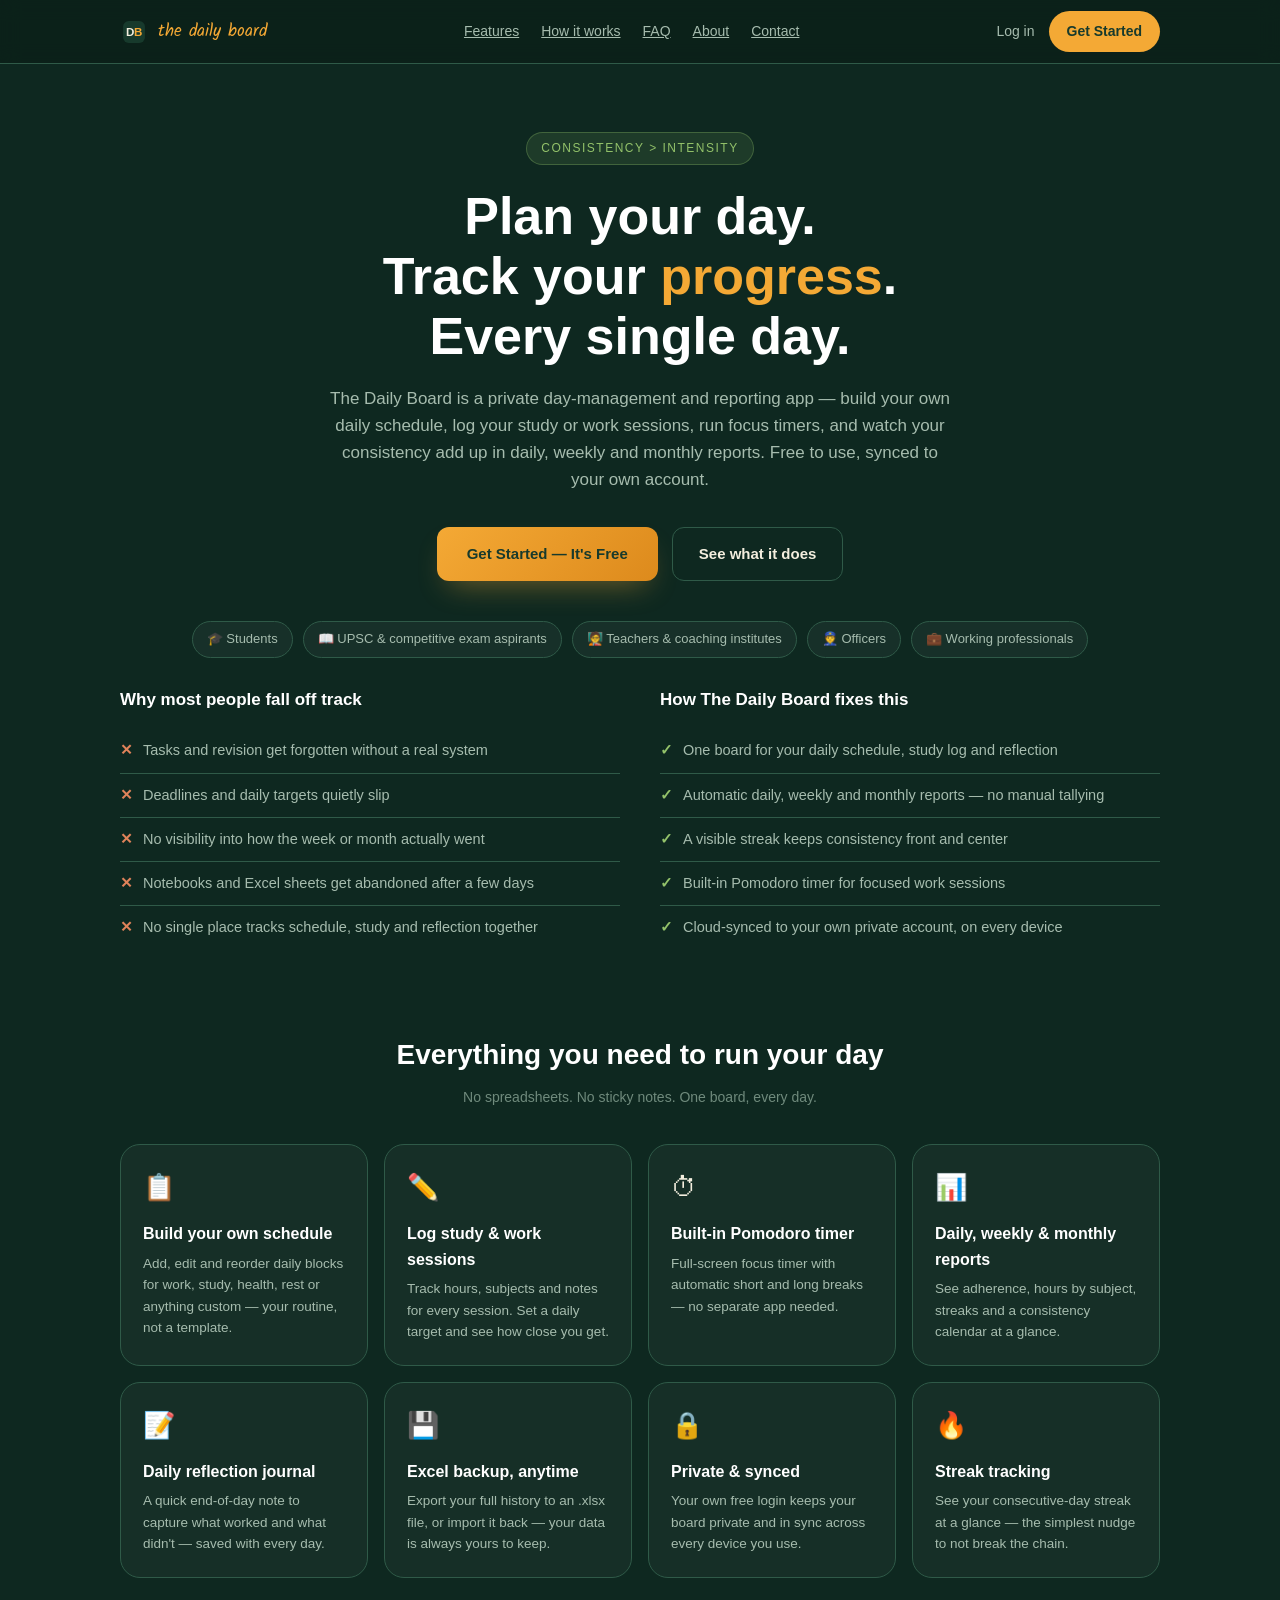
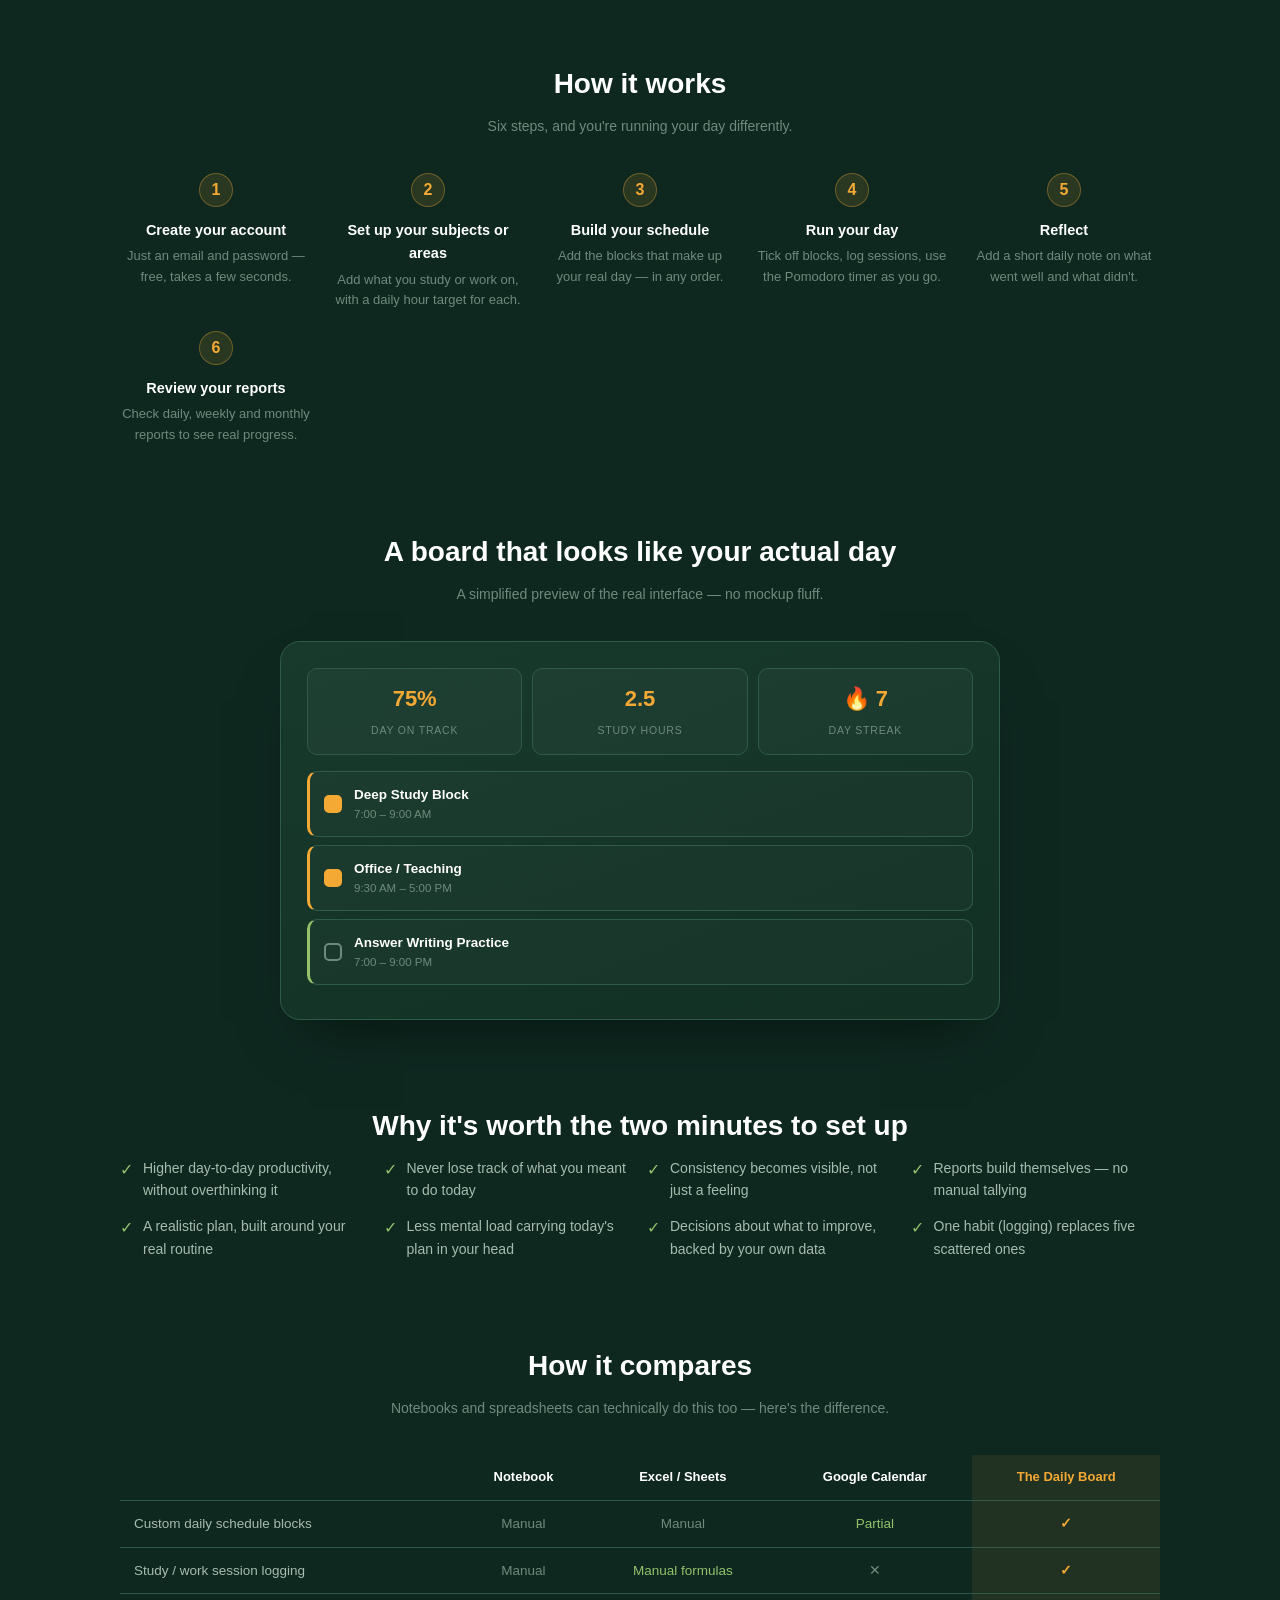
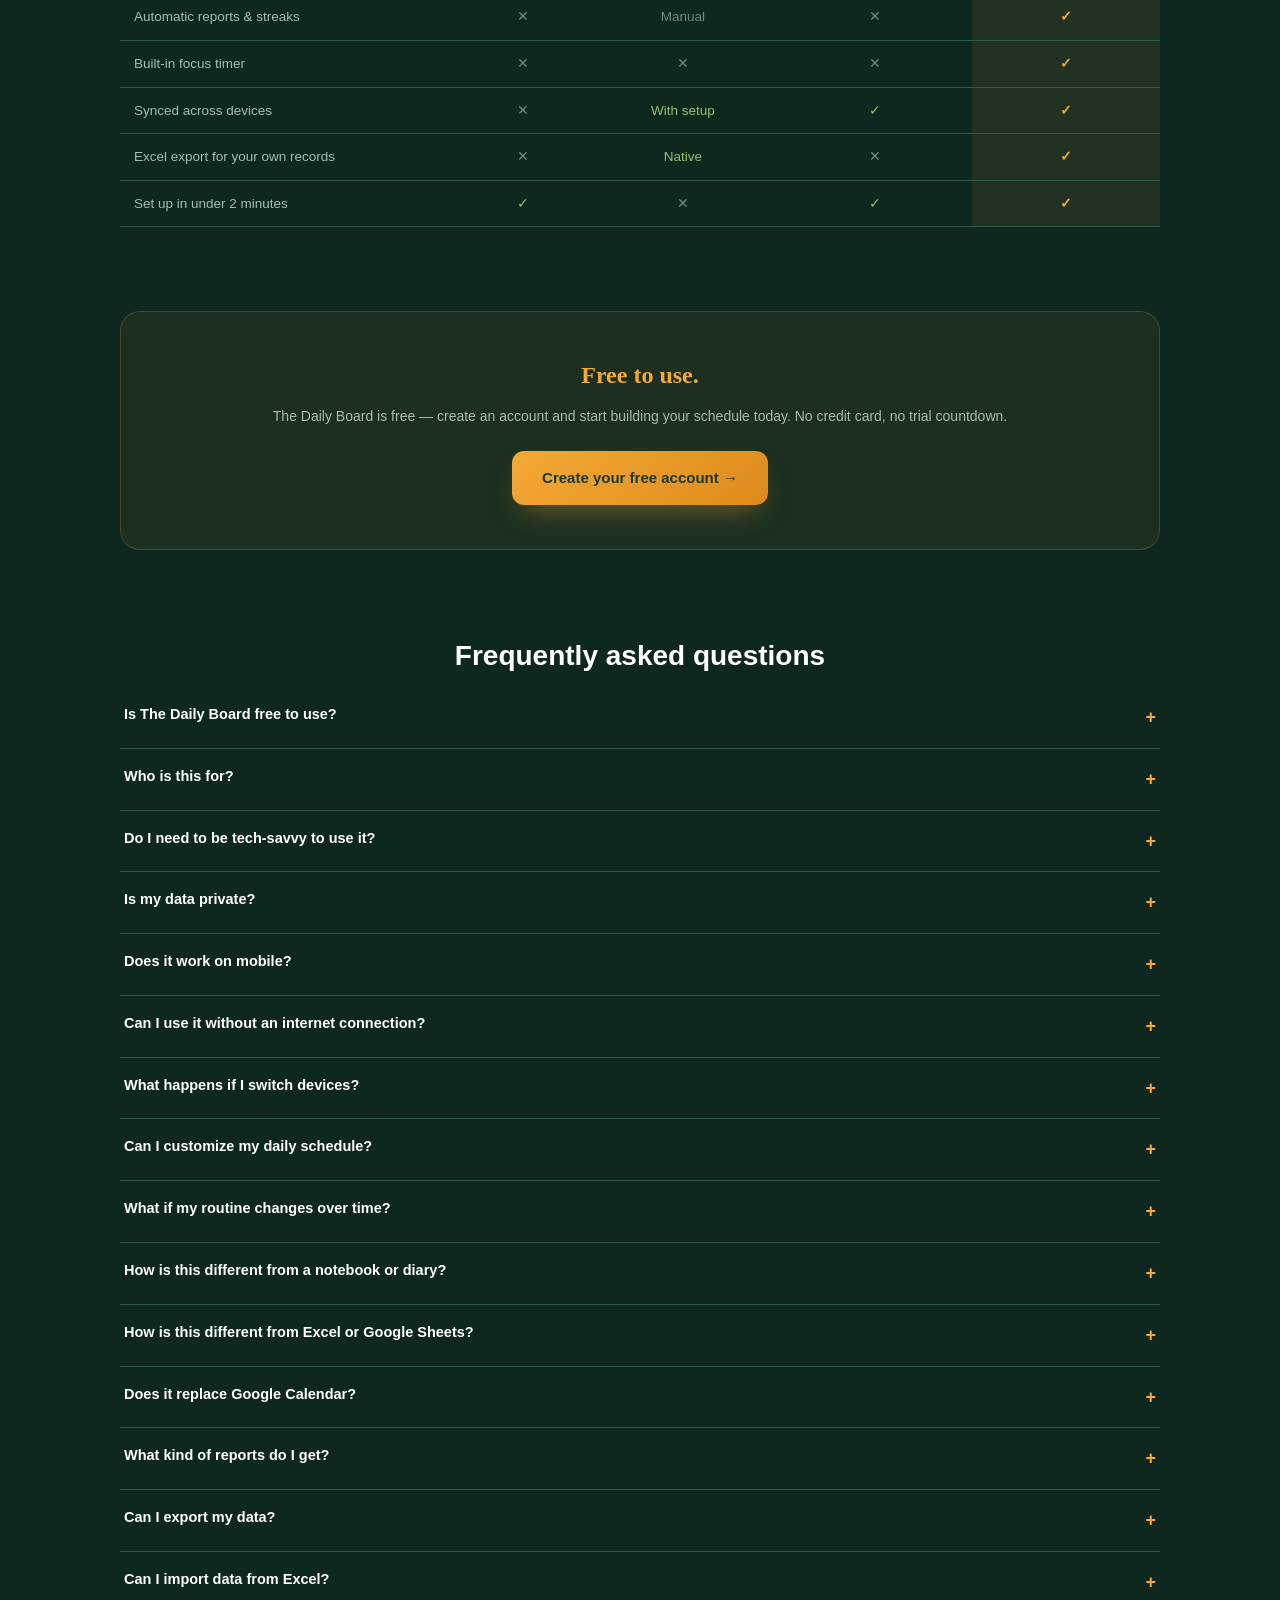
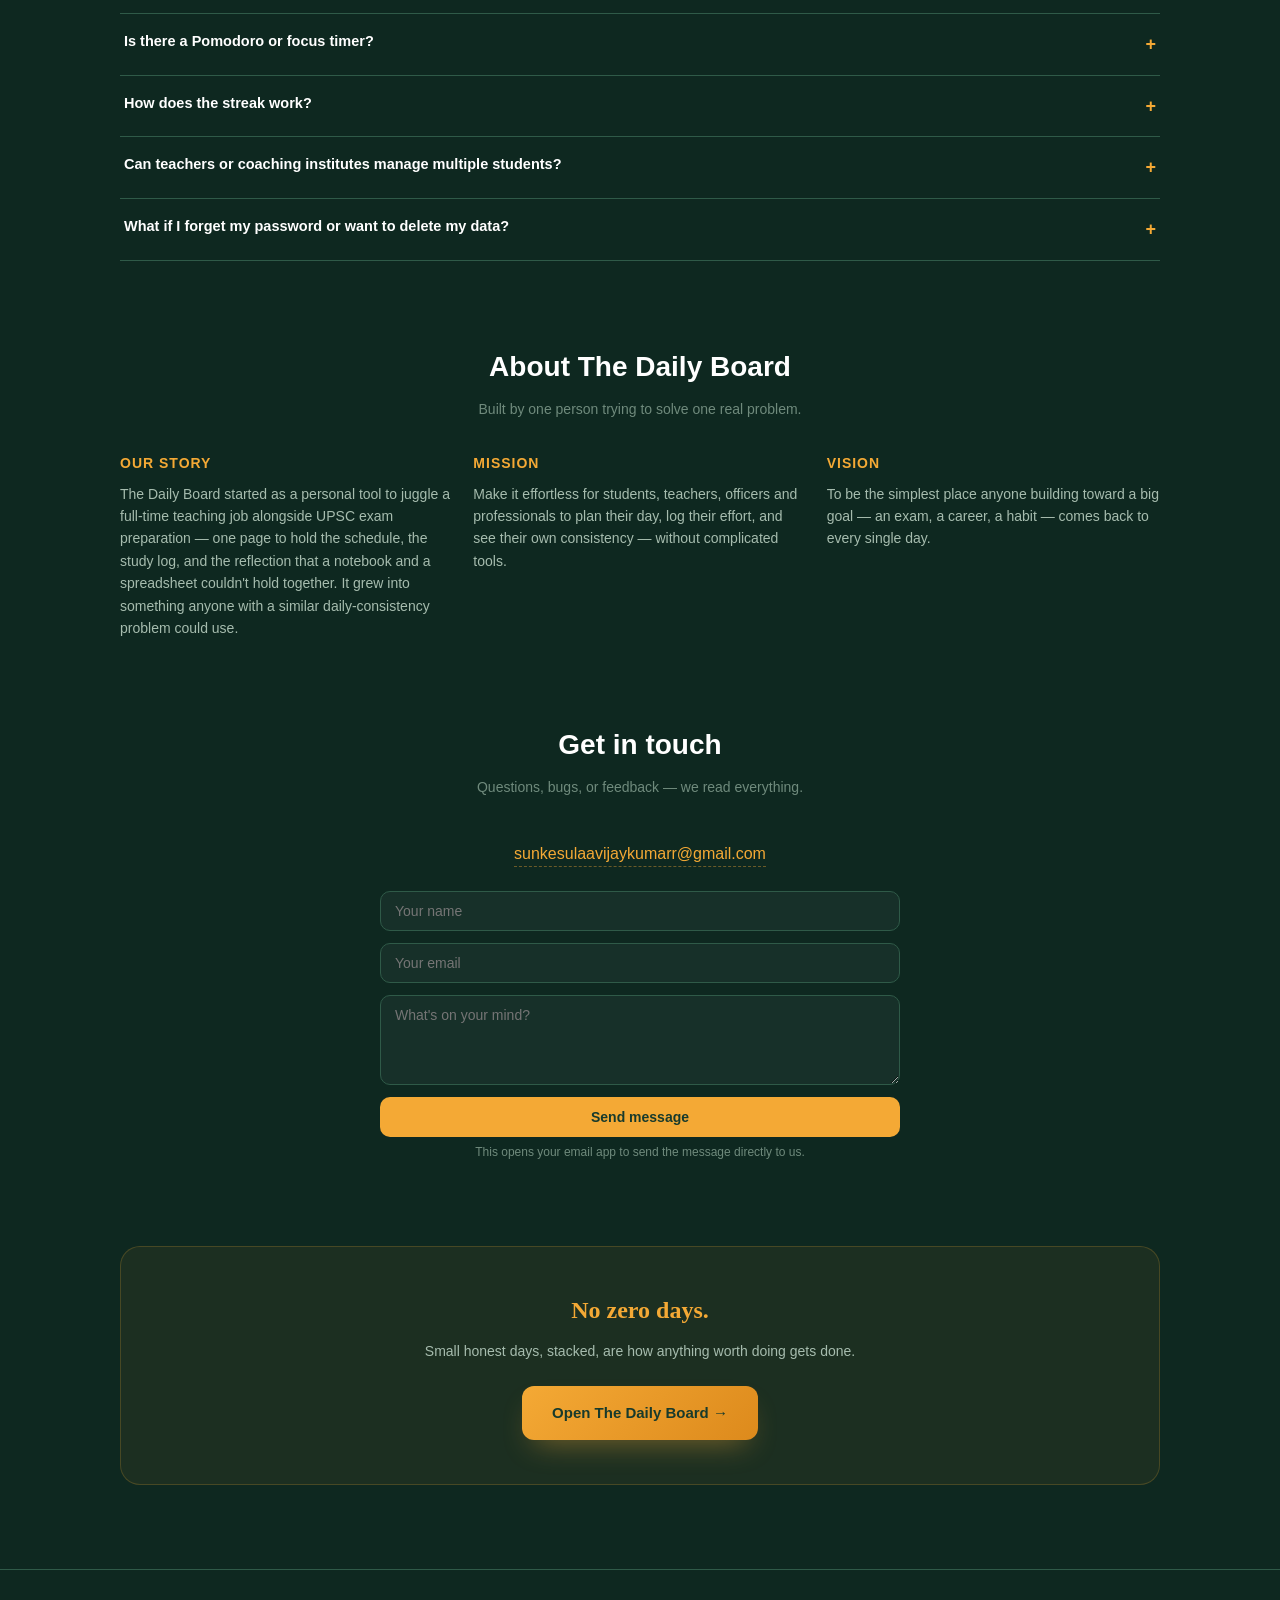
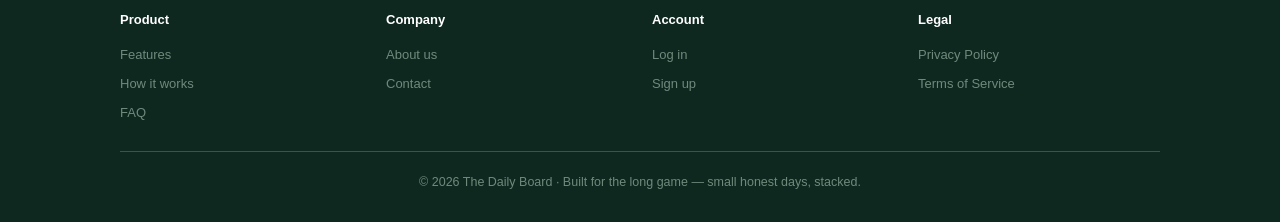
==== commit 8877cc52: "Add marketing landing page, split login into its own page, fix cloud sync - New index.html: full mar" ====
--- a/index.html
+++ b/index.html
@@ -4,340 +4,693 @@
 <head>
   <meta charset="UTF-8">
   <meta name="viewport" content="width=device-width, initial-scale=1.0">
-  <title>The Daily Board — Study &amp; Schedule ERP</title>
+  <title>The Daily Board — Plan Your Day, Track Your Progress</title>
   <meta name="description"
-    content="Vijay's personal daily study and schedule tracker. Track blocks, log study sessions, run Pomodoro timers, and analyse reports.">
+    content="A private day-management and reporting app for students, teachers, UPSC aspirants, officers and professionals. Build your own schedule, log study or work sessions, run a Pomodoro timer, and see daily, weekly and monthly reports. Free, synced to your own account.">
+  <link rel="canonical" href="https://thedailyboard.online/">
+
+  <!-- Open Graph -->
+  <meta property="og:type" content="website">
+  <meta property="og:title" content="The Daily Board — Plan Your Day, Track Your Progress">
+  <meta property="og:description"
+    content="A private day-management and reporting app for students, teachers, UPSC aspirants, officers and professionals.">
+  <meta property="og:url" content="https://thedailyboard.online/">
+  <meta property="og:image" content="https://thedailyboard.online/logo-monogram.svg">
+  <meta name="twitter:card" content="summary">
+
   <link rel="preconnect" href="https://fonts.googleapis.com">
   <link rel="preconnect" href="https://fonts.gstatic.com" crossorigin>
   <link
     href="https://fonts.googleapis.com/css2?family=Kalam:wght@400;700&family=Space+Grotesk:wght@400;500;600;700&family=Inter:wght@400;500;600&display=swap"
     rel="stylesheet">
-  <script src="https://cdnjs.cloudflare.com/ajax/libs/xlsx/0.18.5/xlsx.full.min.js"></script>
   <link rel="icon" type="image/svg+xml" href="logo-monogram.svg">
 
-  <!-- External stylesheet -->
-  <link rel="stylesheet" href="css/style.css">
+  <script type="application/ld+json">
+  {
+    "@context": "https://schema.org",
+    "@type": "SoftwareApplication",
+    "name": "The Daily Board",
+    "applicationCategory": "ProductivityApplication",
+    "operatingSystem": "Web",
+    "url": "https://thedailyboard.online/",
+    "description": "A private day-management and reporting app for students, teachers, UPSC aspirants, officers and professionals.",
+    "offers": { "@type": "Offer", "price": "0", "priceCurrency": "USD" }
+  }
+  </script>
+
+  <style>
+    :root {
+      --board: #173a2c;
+      --chalk: #f3eede;
+      --chalk-dim: #a6bcae;
+      --chalk-faint: #6f8a7c;
+      --gold: #f4a935;
+      --gold-deep: #dd8a1c;
+      --lime: #93c26a;
+      --blue: #6fb3c9;
+      --pink: #e390ab;
+      --lav: #b39ddb;
+      --rust: #e0835a;
+      --line: #2f5a48;
+      --r: 14px;
+      --r-lg: 20px;
+      --nav-h: 64px;
+    }
+
+    * , *::before, *::after { box-sizing: border-box; margin: 0; padding: 0; }
+    html { -webkit-text-size-adjust: 100%; scroll-behavior: smooth; }
+
+    body {
+      font-family: 'Inter', sans-serif;
+      background:
+        radial-gradient(1200px 500px at 20% -10%, #204d3b 0%, transparent 60%),
+        radial-gradient(900px 500px at 100% 120%, #16382a 0%, transparent 60%),
+        #0e2820;
+      color: var(--chalk);
+      min-height: 100vh;
+      line-height: 1.6;
+    }
+
+    .skip-link {
+      position: absolute; left: -999px; top: 0; background: var(--gold); color: var(--board);
+      padding: 10px 16px; z-index: 200; border-radius: 0 0 8px 0; font-weight: 700;
+    }
+    .skip-link:focus { left: 0; }
+
+    a { color: inherit; }
+    img { max-width: 100%; display: block; }
+
+    .wrap { max-width: 1080px; margin: 0 auto; padding: 0 20px; }
+
+    /* ── Nav ── */
+    nav.top {
+      position: sticky; top: 0; z-index: 100;
+      background: rgba(12, 33, 25, 0.9); backdrop-filter: blur(10px);
+      border-bottom: 1px solid var(--line);
+      height: var(--nav-h);
+    }
+    nav.top .wrap { height: 100%; display: flex; align-items: center; justify-content: space-between; gap: 12px; }
+    .brand { display: flex; align-items: center; gap: 10px; flex-shrink: 0; }
+    .brand img { border-radius: 8px; }
+    .brand span { font-family: 'Kalam', cursive; color: var(--gold); font-size: 17px; white-space: nowrap; }
+    .nav-links { display: flex; gap: 22px; font-size: 14px; color: var(--chalk-dim); }
+    .nav-links a:hover { color: var(--chalk); }
+    .nav-right { display: flex; align-items: center; gap: 14px; flex-shrink: 0; }
+    .nav-login { font-size: 14px; color: var(--chalk-dim); text-decoration: none; white-space: nowrap; }
+    .nav-login:hover { color: var(--chalk); }
+    .nav-cta {
+      font-family: 'Space Grotesk', sans-serif; font-weight: 600; font-size: 14px;
+      color: var(--board); background: var(--gold);
+      padding: 9px 18px; border-radius: 999px; text-decoration: none; white-space: nowrap;
+      transition: transform .15s ease, box-shadow .15s ease;
+    }
+    .nav-cta:hover { transform: translateY(-1px); box-shadow: 0 8px 20px -8px rgba(244,169,53,.5); }
+    @media (max-width: 780px) { .nav-links { display: none; } }
+
+    main { padding: clamp(20px, 4vw, 48px) 0 0; }
+    section { padding: 20px 0 64px; }
+
+    /* ── Reveal-on-scroll ── */
+    .reveal { opacity: 0; transform: translateY(16px); transition: opacity .6s ease, transform .6s ease; }
+    .reveal.in { opacity: 1; transform: none; }
+    @media (prefers-reduced-motion: reduce) { .reveal { opacity: 1; transform: none; transition: none; } }
+
+    /* ── Hero ── */
+    .hero { text-align: center; padding: 20px 0 8px; }
+    .eyebrow {
+      display: inline-block; font-size: 12px; letter-spacing: 1.5px; text-transform: uppercase;
+      color: var(--lime); background: rgba(147,194,106,.12); border: 1px solid rgba(147,194,106,.3);
+      padding: 6px 14px; border-radius: 999px; margin-bottom: 22px;
+    }
+    h1 {
+      font-family: 'Space Grotesk', sans-serif; font-weight: 700;
+      font-size: clamp(32px, 6vw, 52px); line-height: 1.15; color: #fff;
+      margin-bottom: 18px;
+    }
+    h1 em { font-style: normal; color: var(--gold); }
+    .sub {
+      max-width: 620px; margin: 0 auto 34px; color: var(--chalk-dim);
+      font-size: clamp(15px, 2.2vw, 17px);
+    }
+    .hero-ctas { display: flex; gap: 14px; justify-content: center; flex-wrap: wrap; }
+    .btn-primary {
+      font-family: 'Space Grotesk', sans-serif; font-weight: 700; font-size: 15px;
+      color: var(--board); background: linear-gradient(135deg, var(--gold), var(--gold-deep));
+      padding: 15px 30px; border-radius: 12px; text-decoration: none;
+      box-shadow: 0 14px 30px -12px rgba(244,169,53,.45);
+      transition: transform .15s ease; display: inline-block;
+    }
+    .btn-primary:hover { transform: translateY(-2px); }
+    .btn-secondary {
+      font-family: 'Space Grotesk', sans-serif; font-weight: 600; font-size: 15px;
+      color: var(--chalk); background: transparent; border: 1px solid var(--line);
+      padding: 14px 26px; border-radius: 12px; text-decoration: none; display: inline-block;
+      transition: border-color .15s ease, background .15s ease;
+    }
+    .btn-secondary:hover { border-color: var(--gold); background: rgba(244,169,53,.06); }
+
+    .audience { display: flex; gap: 10px; justify-content: center; flex-wrap: wrap; margin-top: 40px; }
+    .chip {
+      font-size: 13px; color: var(--chalk-dim); background: rgba(255,255,255,.04);
+      border: 1px solid var(--line); padding: 7px 14px; border-radius: 999px;
+    }
+
+    /* ── Section headings ── */
+    .sec-title {
+      font-family: 'Space Grotesk', sans-serif; font-weight: 700; font-size: clamp(22px, 3.5vw, 28px); color: #fff;
+      text-align: center; margin-bottom: 8px;
+    }
+    .sec-sub { text-align: center; color: var(--chalk-faint); font-size: 14px; margin-bottom: 36px; max-width: 560px; margin-left: auto; margin-right: auto; }
+
+    /* ── Problem / Solution ── */
+    .two-col {
+      display: grid; grid-template-columns: repeat(auto-fit, minmax(260px, 1fr)); gap: 40px; align-items: start;
+    }
+    .pill-list { list-style: none; }
+    .pill-list li {
+      display: flex; align-items: flex-start; gap: 10px; padding: 10px 0; font-size: 14.5px; color: var(--chalk-dim);
+      border-bottom: 1px solid var(--line);
+    }
+    .pill-list li:last-child { border-bottom: none; }
+    .pill-list.bad li::before { content: "✕"; color: var(--rust); font-weight: 700; flex-shrink: 0; }
+    .pill-list.good li::before { content: "✓"; color: var(--lime); font-weight: 700; flex-shrink: 0; }
+    .col-h { font-family: 'Space Grotesk', sans-serif; font-weight: 700; font-size: 17px; color: #fff; margin-bottom: 16px; }
+
+    /* ── Grid / Cards ── */
+    .grid {
+      display: grid; grid-template-columns: repeat(auto-fit, minmax(240px, 1fr));
+      gap: 16px;
+    }
+    .card {
+      background: rgba(255,255,255,.03); border: 1px solid var(--line);
+      border-radius: var(--r-lg); padding: 22px;
+    }
+    .card .ic { font-size: 26px; margin-bottom: 12px; display: block; }
+    .card h3 { font-family: 'Space Grotesk', sans-serif; font-size: 16px; color: #fff; margin-bottom: 6px; }
+    .card p { font-size: 13.5px; color: var(--chalk-dim); }
+
+    /* ── How it works ── */
+    .steps { display: grid; grid-template-columns: repeat(auto-fit, minmax(180px,1fr)); gap: 20px; }
+    .step { text-align: center; }
+    .step .num {
+      width: 34px; height: 34px; border-radius: 50%; background: rgba(244,169,53,.12);
+      border: 1px solid rgba(244,169,53,.35); color: var(--gold); font-weight: 700;
+      display: flex; align-items: center; justify-content: center; margin: 0 auto 12px;
+      font-family: 'Space Grotesk', sans-serif;
+    }
+    .step h4 { font-size: 14.5px; color: #fff; margin-bottom: 4px; }
+    .step p { font-size: 13px; color: var(--chalk-faint); }
+
+    /* ── Dashboard mockup ── */
+    .mock {
+      background: linear-gradient(160deg,#173a2c 0%,#123024 100%);
+      border: 1px solid var(--line); border-radius: var(--r-lg);
+      padding: clamp(14px, 3vw, 26px); max-width: 720px; margin: 0 auto;
+      box-shadow: 0 30px 60px -30px rgba(0,0,0,.6);
+    }
+    .mock-strip { display: grid; grid-template-columns: repeat(3, 1fr); gap: 10px; margin-bottom: 16px; }
+    .mock-metric { background: rgba(255,255,255,.03); border: 1px solid var(--line); border-radius: 10px; padding: 12px; text-align: center; }
+    .mock-metric b { display: block; font-family: 'Space Grotesk', sans-serif; font-size: 22px; color: var(--gold); }
+    .mock-metric span { font-size: 10.5px; color: var(--chalk-faint); text-transform: uppercase; letter-spacing: .8px; }
+    .mock-block { display: flex; align-items: center; gap: 12px; background: rgba(255,255,255,.02); border: 1px solid var(--line); border-left: 3px solid var(--lime); border-radius: 10px; padding: 12px 14px; margin-bottom: 8px; }
+    .mock-block.done { border-left-color: var(--gold); }
+    .mock-block .chk { width: 18px; height: 18px; border-radius: 5px; border: 2px solid var(--chalk-faint); flex-shrink: 0; }
+    .mock-block.done .chk { background: var(--gold); border-color: var(--gold); }
+    .mock-block .t { font-size: 13.5px; color: #fff; font-weight: 600; }
+    .mock-block .d { font-size: 11.5px; color: var(--chalk-faint); }
+
+    /* ── Benefits ── */
+    .benefits { display: grid; grid-template-columns: repeat(auto-fit, minmax(200px,1fr)); gap: 14px; }
+    .benefit { display: flex; gap: 10px; align-items: flex-start; font-size: 14px; color: var(--chalk-dim); }
+    .benefit .ic { color: var(--lime); font-size: 16px; }
+
+    /* ── Comparison table ── */
+    .cmp-wrap { overflow-x: auto; }
+    table.cmp { width: 100%; border-collapse: collapse; min-width: 560px; font-size: 13.5px; }
+    table.cmp th, table.cmp td { padding: 12px 14px; border-bottom: 1px solid var(--line); text-align: center; }
+    table.cmp th { font-family: 'Space Grotesk', sans-serif; color: #fff; font-weight: 600; font-size: 13px; }
+    table.cmp td:first-child, table.cmp th:first-child { text-align: left; color: var(--chalk-dim); }
+    table.cmp th.us, table.cmp td.us { background: rgba(244,169,53,.08); color: var(--gold); font-weight: 700; }
+    table.cmp .yes { color: var(--lime); }
+    table.cmp .no { color: var(--chalk-faint); }
+
+    /* ── FAQ ── */
+    .faq-item { border-bottom: 1px solid var(--line); }
+    .faq-item summary {
+      cursor: pointer; padding: 16px 4px; font-size: 14.5px; font-weight: 600; color: #fff;
+      list-style: none; display: flex; justify-content: space-between; gap: 12px;
+    }
+    .faq-item summary::-webkit-details-marker { display: none; }
+    .faq-item summary::after { content: "+"; color: var(--gold); font-size: 18px; flex-shrink: 0; }
+    .faq-item[open] summary::after { content: "–"; }
+    .faq-item p { padding: 0 4px 16px; font-size: 13.5px; color: var(--chalk-dim); }
+
+    /* ── About ── */
+    .about-grid { display: grid; grid-template-columns: repeat(auto-fit, minmax(220px,1fr)); gap: 20px; margin-top: 32px; }
+    .about-card h4 { font-family: 'Space Grotesk', sans-serif; color: var(--gold); font-size: 14px; margin-bottom: 8px; text-transform: uppercase; letter-spacing: 1px; }
+    .about-card p { font-size: 14px; color: var(--chalk-dim); }
+
+    /* ── Contact ── */
+    .contact-box { max-width: 520px; margin: 0 auto; text-align: center; }
+    .contact-email {
+      display: inline-block; font-family: 'Space Grotesk', sans-serif; font-size: 16px; color: var(--gold);
+      margin: 6px 0 24px; text-decoration: none; border-bottom: 1px dashed rgba(244,169,53,.4);
+    }
+    form.feedback { display: flex; flex-direction: column; gap: 12px; text-align: left; }
+    form.feedback input, form.feedback textarea {
+      background: rgba(255,255,255,.04); border: 1px solid var(--line); border-radius: 10px;
+      padding: 11px 14px; color: var(--chalk); font-family: inherit; font-size: 14px; outline: none;
+    }
+    form.feedback textarea { resize: vertical; min-height: 90px; }
+    form.feedback input:focus, form.feedback textarea:focus { border-color: var(--gold); }
+    form.feedback button {
+      font-family: 'Space Grotesk', sans-serif; font-weight: 700; font-size: 14px;
+      color: var(--board); background: var(--gold); border: none; border-radius: 10px;
+      padding: 12px; cursor: pointer;
+    }
+    .form-hint { font-size: 12px; color: var(--chalk-faint); text-align: center; margin-top: 6px; }
+
+    /* ── Final CTA ── */
+    .cta-box {
+      text-align: center; background: rgba(244,169,53,.06); border: 1px solid rgba(244,169,53,.2);
+      border-radius: var(--r-lg); padding: 44px 24px;
+    }
+    .cta-box h2 { font-family: 'Kalam', cursive; font-size: 24px; color: var(--gold); margin-bottom: 10px; }
+    .cta-box p { color: var(--chalk-dim); font-size: 14px; margin-bottom: 24px; }
+
+    /* ── Footer ── */
+    footer.site {
+      border-top: 1px solid var(--line); padding: 40px 0 30px; margin-top: 20px;
+    }
+    .footer-grid { display: grid; grid-template-columns: repeat(auto-fit, minmax(160px,1fr)); gap: 24px; margin-bottom: 24px; }
+    .footer-col h5 { font-family: 'Space Grotesk', sans-serif; font-size: 13px; color: #fff; margin-bottom: 10px; }
+    .footer-col a { display: block; font-size: 13px; color: var(--chalk-faint); text-decoration: none; padding: 4px 0; }
+    .footer-col a:hover { color: var(--chalk); }
+    .footer-bottom { text-align: center; color: var(--chalk-faint); font-size: 12.5px; border-top: 1px solid var(--line); padding-top: 20px; }
+  </style>
 </head>
 
-<body class="booting">
-
-  <div id="boot">Opening your board…</div>
-
-  <!-- ═══ AUTH GATE ═══ -->
-  <div id="gate">
-    <div class="gcard">
-      <div class="gcard-logo">
-        <img src="logo-monogram.svg" width="30" height="30" alt="The Daily Board" style="border-radius:7px">
-        <span class="geyebrow">the daily board</span>
+<body>
+  <a class="skip-link" href="#main">Skip to content</a>
+
+  <nav class="top">
+    <div class="wrap">
+      <div class="brand">
+        <img src="logo-monogram.svg" width="28" height="28" alt="The Daily Board logo">
+        <span>the daily board</span>
       </div>
-      <h2 id="gtitle">Welcome back</h2>
-      <div class="gsub">Log in to reach your board on any device, always in sync.</div>
-      <div class="gfield">
-        <label for="gemail">Email</label>
-        <input type="email" id="gemail" autocomplete="username" placeholder="you@example.com">
+      <div class="nav-links">
+        <a href="#features">Features</a>
+        <a href="#how-it-works">How it works</a>
+        <a href="#faq">FAQ</a>
+        <a href="#about">About</a>
+        <a href="#contact">Contact</a>
       </div>
-      <div class="gfield">
-        <label for="gpass">Password</label>
-        <input type="password" id="gpass" autocomplete="current-password" placeholder="••••••••">
-      </div>
-      <button class="gbtn" id="gsubmit">Log in</button>
-      <div class="gerr" id="gerr"></div>
-      <div class="gforgot"><a id="gforgot-link">Forgot password?</a></div>
-      <div class="gtoggle"><span id="gtoggle-text">New here? </span><a id="gtoggle-link">Create one</a></div>
-      <div class="gnote" id="gnote">Private to your account and synced live. Powered by your own free Firebase project —
-        see the README to switch it on.</div>
-    </div>
-  </div>
-
-  <!-- ═══ VERIFY SCREEN ═══ -->
-  <div id="verify">
-    <div class="gcard">
-      <div class="vicon">✉️</div>
-      <span class="geyebrow">one more step</span>
-      <h2>Verify your email</h2>
-      <div class="gsub" id="vmsg">Open the link we emailed you, then tap continue.</div>
-      <button class="gbtn" id="vcheck">I've clicked the link — continue</button>
-      <div class="gerr" id="verr"></div>
-      <button class="vsecondary" id="vresend">Didn't get it? Resend the link</button>
-      <button class="vsecondary" id="vswitch">Use a different email</button>
-    </div>
-  </div>
-
-  <!-- ═══ MAIN APP ═══ -->
-  <div class="wrap">
-
-    <!-- ══ STICKY NAVBAR ══ -->
-    <nav class="navbar" id="navbar">
-      <div class="nav-inner">
-
-        <!-- Logo -->
-        <div class="nav-logo">
-          <img src="logo-monogram.svg" class="logo-icon" alt="The Daily Board" width="38" height="38"
-            style="border-radius:9px">
-          <div class="logo-text">
-            <span class="logo-title">The Daily Board</span>
-            <span class="logo-sub">Study &amp; Schedule ERP</span>
-          </div>
-        </div>
-
-        <!-- Desktop nav links -->
-        <div class="nav-links">
-          <button class="nav-link on" data-tab="today">Today</button>
-          <button class="nav-link" data-tab="subjects">Subjects</button>
-          <button class="nav-link" data-tab="reports">Reports</button>
-          <button class="nav-link" data-tab="data">Excel &amp; Sync</button>
-        </div>
-
-        <!-- User info -->
-        <div class="nav-user">
-          <span class="nav-sync" id="usync">✓ synced</span>
-          <span class="nav-who" id="uwho">Signed in</span>
-          <button class="signout" id="signout">Sign out</button>
-        </div>
-
-        <!-- Hamburger -->
-        <button class="hamburger" id="hamburger" aria-label="Open menu" aria-expanded="false">☰</button>
-      </div>
-
-      <!-- Mobile drawer -->
-      <div class="nav-drawer" id="navDrawer">
-        <button class="drawer-link on" data-tab="today">📅 Today</button>
-        <button class="drawer-link" data-tab="subjects">📚 Subjects</button>
-        <button class="drawer-link" data-tab="reports">📊 Reports</button>
-        <button class="drawer-link" data-tab="data">💾 Excel &amp; Sync</button>
-        <div class="drawer-divider"></div>
-        <div class="drawer-user">
-          <div class="drawer-user-info" id="drawer-who">Signed in</div>
-          <button class="signout" id="signout2">Sign out</button>
-        </div>
-      </div>
-    </nav>
-
-    <!-- ══ BOARD FRAME ══ -->
-    <div class="frame">
-      <div class="board">
-
-        <!-- HEADER -->
-        <div class="head">
-          <div class="head-left">
-            <div class="head-eyebrow">consistency &gt; intensity</div>
-            <div class="head-tagline">Teacher by morning · learner by evening — Vijay's study &amp; schedule ERP</div>
-          </div>
-          <div class="datebox">
-            <div class="dow" id="dow">—</div>
-            <div class="full" id="fulldate">—</div>
-            <div class="picker">
-              <input type="date" id="datePick">
-              <button class="today-btn" id="todayBtn">Today</button>
-            </div>
-          </div>
-        </div>
-
-        <!-- METRIC STRIP -->
-        <div class="strip">
-          <div class="metric">
-            <div class="k" id="mAdh">0%</div>
-            <div class="l">Day on track</div>
-          </div>
-          <div class="metric">
-            <div class="k" id="mHrs">0.0</div>
-            <div class="l">Study hours</div>
-          </div>
-          <div class="metric">
-            <div class="k" id="mTgt">0%</div>
-            <div class="l">Target reached</div>
-          </div>
-          <div class="metric tally">
-            <div class="tallymarks" id="mStreak">—</div>
-            <div class="l">Day streak</div>
-          </div>
-        </div>
-
-        <!-- ════ TODAY ════ -->
-        <div class="panel" id="p-today">
-
-          <!-- Week at a glance -->
-          <div class="week-strip-wrap">
-            <div class="sec-h" style="margin-bottom:8px">Week at a Glance</div>
-            <div class="week-strip" id="weekStrip"></div>
-          </div>
-
-          <div class="sec-h">Your day, block by block</div>
-          <div class="sec-sub">Tick each block as you finish it. Your streak grows on any day you log study.</div>
-          <div class="blocks" id="blocks"></div>
-
-          <!-- Study logger -->
-          <div class="study-wrap">
-            <div class="sec-h" style="margin-bottom:2px">Log a study session</div>
-            <div class="sec-sub" style="margin-bottom:12px">This fills the 1:00–10:00 PM block — the heart of the
-              system.</div>
-            <div class="logger">
-              <div class="fld"><label for="lgSubj">Subject</label><select id="lgSubj"></select></div>
-              <div class="fld"><label for="lgHrs">Hours</label><input type="number" id="lgHrs" min="0" max="16"
-                  step="0.25" placeholder="1.5"></div>
-              <div class="fld note-fld"><label for="lgNote">What did you cover?</label><input type="text" id="lgNote"
-                  placeholder="e.g. Chapter 4 — revised &amp; tested"></div>
-              <button class="add-btn" id="lgAdd">Add</button>
-            </div>
-            <div class="sessions" id="sessions"></div>
-          </div>
-
-          <!-- Daily journal -->
-          <div class="journal-wrap" id="journalWrap">
-            <div class="journal-toggle" id="journalToggle" role="button" aria-expanded="false">
-              <span class="j-title">📝 Daily Reflection</span>
-              <span class="j-arrow">▾</span>
-            </div>
-            <div class="journal-body">
-              <textarea id="journalText"
-                placeholder="What went well today? What can you improve? Any insights from your study session…"
-                rows="4"></textarea>
-              <div class="journal-footer">
-                <span class="journal-hint">Saved per day · exported with your Excel backup</span>
-                <button class="jsave" id="journalSave">Save note</button>
-              </div>
-            </div>
-          </div>
-        </div>
-
-        <!-- ════ SUBJECTS ════ -->
-        <div class="panel hide" id="p-subjects">
-          <div class="sec-h">Your study subjects</div>
-          <div class="sec-sub">Rename these to what you actually study. Set a daily hour-target for each — that's what
-            the reports measure you against. Click the colour square to pick any colour.</div>
-          <div class="subj-grid" id="subjGrid"></div>
-          <button class="addsub" id="addSub">+ Add a subject</button>
-        </div>
-
-        <!-- ════ REPORTS ════ -->
-        <div class="panel hide" id="p-reports">
-          <div class="rep-tabs">
-            <button class="rtab on" data-rep="daily">Daily</button>
-            <button class="rtab" data-rep="weekly">Weekly</button>
-            <button class="rtab" data-rep="monthly">Monthly</button>
-          </div>
-          <div class="rnav">
-            <button class="arw" id="rPrev">‹</button>
-            <div class="lbl" id="rLbl">—</div>
-            <button class="arw" id="rNext">›</button>
-          </div>
-          <div id="repBody"></div>
-        </div>
-
-        <!-- ════ DATA ════ -->
-        <div class="panel hide" id="p-data">
-          <div class="sec-h">Excel backup &amp; data</div>
-          <div class="sec-sub">Your data lives in the cloud and syncs across every device you log in on. Export to Excel
-            any time for a backup — or to feed the optional GitHub report runner.</div>
-          <div class="data-actions">
-            <button class="dbtn" id="btnExport">
-              <span class="dt">⬇ Export to Excel</span>
-              <span class="dd">Download study-log.xlsx — full backup including journal notes.</span>
-            </button>
-            <button class="dbtn" id="btnImport">
-              <span class="dt">⬆ Import from Excel</span>
-              <span class="dd">Restore or move your data from a study-log.xlsx file.</span>
-            </button>
-          </div>
-          <input type="file" id="fileIn" accept=".xlsx,.xls" style="display:none">
-
-          <div class="note-box">
-            <b>How the GitHub live runner uses this file</b>
-            <ol class="steps">
-              <li>Click <b>Export to Excel</b> whenever you finish a day (or a week).</li>
-              <li>Put <code>study-log.xlsx</code> into the <code>data/</code> folder of your GitHub repo and commit it.
-              </li>
-              <li>The GitHub Action wakes up daily, reads the Excel file, and rebuilds your daily / weekly / monthly
-                report pages automatically.</li>
-              <li>Open <code>your-name.github.io/daily-board/</code> to see this page, and <code>/reports/</code> for
-                auto-generated reports.</li>
-            </ol>
-            <div style="margin-top:10px">The <b>Phase 2 kit</b> (workflow + report generator + README) is delivered
-              alongside this file — set it up once and reports build themselves.</div>
-          </div>
-
-          <div style="margin-top:14px">
-            <button class="dbtn danger" id="btnReset" style="width:100%">
-              <span class="dt">⟲ Reset all data</span>
-              <span class="dd">Wipes every logged day and restores default subjects. Cannot be undone — export
-                first.</span>
-            </button>
-          </div>
-        </div>
-
-      </div><!-- /board -->
-      <div class="tray">
-        <div class="piece" style="background:var(--gold)"></div>
-        <div class="piece" style="background:var(--blue)"></div>
-        <div class="piece" style="background:var(--lime)"></div>
-        <div class="piece" style="background:var(--pink)"></div>
-      </div>
-    </div><!-- /frame -->
-
-    <div class="foot">Built for the long game — small honest days, stacked.</div>
-  </div><!-- /wrap -->
-
-  <!-- ═══ POMODORO FAB ═══ -->
-  <div class="pomo-fab">
-    <button class="pomo-btn" id="pomoBtn" title="Pomodoro Timer" aria-label="Open fullscreen Pomodoro timer">⏱</button>
-  </div>
-
-  <!-- ═══ POMODORO FULLSCREEN ═══ -->
-  <div class="pomo-fs" id="pomoFS" role="dialog" aria-modal="true" aria-label="Pomodoro Timer">
-
-    <!-- Header -->
-    <div class="pomo-fs-head">
-      <img src="logo-monogram.svg" width="28" height="28" style="border-radius:7px;opacity:.7" alt="">
-      <span class="pomo-fs-title">Pomodoro Timer</span>
-    </div>
-
-    <!-- Close -->
-    <button class="pomo-fs-close" id="pomoFSClose" aria-label="Close Pomodoro">✕</button>
-
-    <!-- Mode tabs -->
-    <div class="pomo-fs-modes">
-      <button class="pomo-fs-mode on" data-min="25">🎯 Focus 25m</button>
-      <button class="pomo-fs-mode" data-min="5">☕ Short 5m</button>
-      <button class="pomo-fs-mode" data-min="15">🛌 Long 15m</button>
-    </div>
-
-    <!-- Big ring -->
-    <div class="pomo-fs-ring">
-      <svg viewBox="0 0 200 200">
-        <circle class="fs-ring-glow" id="fsRingGlow" cx="100" cy="100" r="86" stroke-dasharray="540.4"
-          stroke-dashoffset="0" />
-        <circle class="fs-ring-bg" cx="100" cy="100" r="86" />
-        <circle class="fs-ring-fg" id="fsRingFg" cx="100" cy="100" r="86" stroke-dasharray="540.4"
-          stroke-dashoffset="0" />
-      </svg>
-      <div class="pomo-fs-time">
-        <div class="pomo-fs-digits" id="fsDisplay">25:00</div>
-        <div class="pomo-fs-label" id="fsLabel">Focus</div>
-        <div class="pomo-fs-sessions" id="fsCount">🍅 0 sessions</div>
+      <div class="nav-right">
+        <a class="nav-login" href="login.html">Log in</a>
+        <a class="nav-cta" href="login.html">Get Started</a>
       </div>
     </div>
-
-    <!-- Controls -->
-    <div class="pomo-fs-ctrls">
-      <button class="pomo-fs-reset" id="pomoFSReset">↺ Reset</button>
-      <button class="pomo-fs-start" id="pomoFSStart">Start</button>
+  </nav>
+
+  <main id="main">
+    <div class="wrap">
+
+      <!-- ═══ HERO ═══ -->
+      <section class="hero">
+        <span class="eyebrow">consistency &gt; intensity</span>
+        <h1>Plan your day.<br>Track your <em>progress</em>.<br>Every single day.</h1>
+        <p class="sub">
+          The Daily Board is a private day-management and reporting app — build your own daily
+          schedule, log your study or work sessions, run focus timers, and watch your consistency
+          add up in daily, weekly and monthly reports. Free to use, synced to your own account.
+        </p>
+        <div class="hero-ctas">
+          <a class="btn-primary" href="login.html">Get Started — It's Free</a>
+          <a class="btn-secondary" href="#features">See what it does</a>
+        </div>
+        <div class="audience">
+          <span class="chip">🎓 Students</span>
+          <span class="chip">📖 UPSC &amp; competitive exam aspirants</span>
+          <span class="chip">🧑‍🏫 Teachers &amp; coaching institutes</span>
+          <span class="chip">👮 Officers</span>
+          <span class="chip">💼 Working professionals</span>
+        </div>
+      </section>
+
+      <!-- ═══ PROBLEM / SOLUTION ═══ -->
+      <section class="reveal">
+        <div class="two-col">
+          <div>
+            <div class="col-h">Why most people fall off track</div>
+            <ul class="pill-list bad">
+              <li>Tasks and revision get forgotten without a real system</li>
+              <li>Deadlines and daily targets quietly slip</li>
+              <li>No visibility into how the week or month actually went</li>
+              <li>Notebooks and Excel sheets get abandoned after a few days</li>
+              <li>No single place tracks schedule, study and reflection together</li>
+            </ul>
+          </div>
+          <div>
+            <div class="col-h">How The Daily Board fixes this</div>
+            <ul class="pill-list good">
+              <li>One board for your daily schedule, study log and reflection</li>
+              <li>Automatic daily, weekly and monthly reports — no manual tallying</li>
+              <li>A visible streak keeps consistency front and center</li>
+              <li>Built-in Pomodoro timer for focused work sessions</li>
+              <li>Cloud-synced to your own private account, on every device</li>
+            </ul>
+          </div>
+        </div>
+      </section>
+
+      <!-- ═══ FEATURES ═══ -->
+      <section id="features" class="reveal">
+        <div class="sec-title">Everything you need to run your day</div>
+        <div class="sec-sub">No spreadsheets. No sticky notes. One board, every day.</div>
+        <div class="grid">
+          <div class="card">
+            <span class="ic">📋</span>
+            <h3>Build your own schedule</h3>
+            <p>Add, edit and reorder daily blocks for work, study, health, rest or anything custom — your routine, not a template.</p>
+          </div>
+          <div class="card">
+            <span class="ic">✏️</span>
+            <h3>Log study &amp; work sessions</h3>
+            <p>Track hours, subjects and notes for every session. Set a daily target and see how close you get.</p>
+          </div>
+          <div class="card">
+            <span class="ic">⏱</span>
+            <h3>Built-in Pomodoro timer</h3>
+            <p>Full-screen focus timer with automatic short and long breaks — no separate app needed.</p>
+          </div>
+          <div class="card">
+            <span class="ic">📊</span>
+            <h3>Daily, weekly &amp; monthly reports</h3>
+            <p>See adherence, hours by subject, streaks and a consistency calendar at a glance.</p>
+          </div>
+          <div class="card">
+            <span class="ic">📝</span>
+            <h3>Daily reflection journal</h3>
+            <p>A quick end-of-day note to capture what worked and what didn't — saved with every day.</p>
+          </div>
+          <div class="card">
+            <span class="ic">💾</span>
+            <h3>Excel backup, anytime</h3>
+            <p>Export your full history to an .xlsx file, or import it back — your data is always yours to keep.</p>
+          </div>
+          <div class="card">
+            <span class="ic">🔒</span>
+            <h3>Private &amp; synced</h3>
+            <p>Your own free login keeps your board private and in sync across every device you use.</p>
+          </div>
+          <div class="card">
+            <span class="ic">🔥</span>
+            <h3>Streak tracking</h3>
+            <p>See your consecutive-day streak at a glance — the simplest nudge to not break the chain.</p>
+          </div>
+        </div>
+      </section>
+
+      <!-- ═══ HOW IT WORKS ═══ -->
+      <section id="how-it-works" class="reveal">
+        <div class="sec-title">How it works</div>
+        <div class="sec-sub">Six steps, and you're running your day differently.</div>
+        <div class="steps">
+          <div class="step">
+            <div class="num">1</div>
+            <h4>Create your account</h4>
+            <p>Just an email and password — free, takes a few seconds.</p>
+          </div>
+          <div class="step">
+            <div class="num">2</div>
+            <h4>Set up your subjects or areas</h4>
+            <p>Add what you study or work on, with a daily hour target for each.</p>
+          </div>
+          <div class="step">
+            <div class="num">3</div>
+            <h4>Build your schedule</h4>
+            <p>Add the blocks that make up your real day — in any order.</p>
+          </div>
+          <div class="step">
+            <div class="num">4</div>
+            <h4>Run your day</h4>
+            <p>Tick off blocks, log sessions, use the Pomodoro timer as you go.</p>
+          </div>
+          <div class="step">
+            <div class="num">5</div>
+            <h4>Reflect</h4>
+            <p>Add a short daily note on what went well and what didn't.</p>
+          </div>
+          <div class="step">
+            <div class="num">6</div>
+            <h4>Review your reports</h4>
+            <p>Check daily, weekly and monthly reports to see real progress.</p>
+          </div>
+        </div>
+      </section>
+
+      <!-- ═══ DASHBOARD PREVIEW ═══ -->
+      <section class="reveal">
+        <div class="sec-title">A board that looks like your actual day</div>
+        <div class="sec-sub">A simplified preview of the real interface — no mockup fluff.</div>
+        <div class="mock">
+          <div class="mock-strip">
+            <div class="mock-metric"><b>75%</b><span>Day on track</span></div>
+            <div class="mock-metric"><b>2.5</b><span>Study hours</span></div>
+            <div class="mock-metric"><b>🔥 7</b><span>Day streak</span></div>
+          </div>
+          <div class="mock-block done"><div class="chk"></div><div><div class="t">Deep Study Block</div><div class="d">7:00 – 9:00 AM</div></div></div>
+          <div class="mock-block done"><div class="chk"></div><div><div class="t">Office / Teaching</div><div class="d">9:30 AM – 5:00 PM</div></div></div>
+          <div class="mock-block"><div class="chk"></div><div><div class="t">Answer Writing Practice</div><div class="d">7:00 – 9:00 PM</div></div></div>
+        </div>
+      </section>
+
+      <!-- ═══ BENEFITS ═══ -->
+      <section class="reveal">
+        <div class="sec-title">Why it's worth the two minutes to set up</div>
+        <div class="benefits">
+          <div class="benefit"><span class="ic">✓</span> Higher day-to-day productivity, without overthinking it</div>
+          <div class="benefit"><span class="ic">✓</span> Never lose track of what you meant to do today</div>
+          <div class="benefit"><span class="ic">✓</span> Consistency becomes visible, not just a feeling</div>
+          <div class="benefit"><span class="ic">✓</span> Reports build themselves — no manual tallying</div>
+          <div class="benefit"><span class="ic">✓</span> A realistic plan, built around your real routine</div>
+          <div class="benefit"><span class="ic">✓</span> Less mental load carrying today's plan in your head</div>
+          <div class="benefit"><span class="ic">✓</span> Decisions about what to improve, backed by your own data</div>
+          <div class="benefit"><span class="ic">✓</span> One habit (logging) replaces five scattered ones</div>
+        </div>
+      </section>
+
+      <!-- ═══ WHY CHOOSE US ═══ -->
+      <section class="reveal">
+        <div class="sec-title">How it compares</div>
+        <div class="sec-sub">Notebooks and spreadsheets can technically do this too — here's the difference.</div>
+        <div class="cmp-wrap">
+          <table class="cmp">
+            <thead>
+              <tr>
+                <th></th>
+                <th>Notebook</th>
+                <th>Excel / Sheets</th>
+                <th>Google Calendar</th>
+                <th class="us">The Daily Board</th>
+              </tr>
+            </thead>
+            <tbody>
+              <tr><td>Custom daily schedule blocks</td><td class="no">Manual</td><td class="no">Manual</td><td class="yes">Partial</td><td class="us">✓</td></tr>
+              <tr><td>Study / work session logging</td><td class="no">Manual</td><td class="yes">Manual formulas</td><td class="no">✕</td><td class="us">✓</td></tr>
+              <tr><td>Automatic reports &amp; streaks</td><td class="no">✕</td><td class="no">Manual</td><td class="no">✕</td><td class="us">✓</td></tr>
+              <tr><td>Built-in focus timer</td><td class="no">✕</td><td class="no">✕</td><td class="no">✕</td><td class="us">✓</td></tr>
+              <tr><td>Synced across devices</td><td class="no">✕</td><td class="yes">With setup</td><td class="yes">✓</td><td class="us">✓</td></tr>
+              <tr><td>Excel export for your own records</td><td class="no">✕</td><td class="yes">Native</td><td class="no">✕</td><td class="us">✓</td></tr>
+              <tr><td>Set up in under 2 minutes</td><td class="yes">✓</td><td class="no">✕</td><td class="yes">✓</td><td class="us">✓</td></tr>
+            </tbody>
+          </table>
+        </div>
+      </section>
+
+      <!-- ═══ FREE ═══ -->
+      <section class="reveal">
+        <div class="cta-box">
+          <h2>Free to use.</h2>
+          <p>The Daily Board is free — create an account and start building your schedule today. No credit card, no trial countdown.</p>
+          <a class="btn-primary" href="login.html">Create your free account →</a>
+        </div>
+      </section>
+
+      <!-- ═══ FAQ ═══ -->
+      <section id="faq" class="reveal">
+        <div class="sec-title">Frequently asked questions</div>
+        <div>
+          <details class="faq-item">
+            <summary>Is The Daily Board free to use?</summary>
+            <p>Yes. Creating an account, building your schedule, logging sessions, and generating reports are all free.</p>
+          </details>
+          <details class="faq-item">
+            <summary>Who is this for?</summary>
+            <p>Anyone managing a daily routine around study or work — students, UPSC and competitive exam aspirants, teachers, coaching institutes, officers, working professionals, or anyone who wants a simple daily structure.</p>
+          </details>
+          <details class="faq-item">
+            <summary>Do I need to be tech-savvy to use it?</summary>
+            <p>No. If you can fill a form and tick a checkbox, you can use The Daily Board. It's built to be simpler than a spreadsheet.</p>
+          </details>
+          <details class="faq-item">
+            <summary>Is my data private?</summary>
+            <p>Yes. Your schedule, logs and notes are stored against your own login and are not visible to other users or shared with third parties.</p>
+          </details>
+          <details class="faq-item">
+            <summary>Does it work on mobile?</summary>
+            <p>Yes, the board is fully responsive and works in any mobile browser — no app install required.</p>
+          </details>
+          <details class="faq-item">
+            <summary>Can I use it without an internet connection?</summary>
+            <p>You need internet to log in and sync. Once loaded, quick actions keep working briefly offline and sync again once you're back online, but it isn't designed as a fully offline app.</p>
+          </details>
+          <details class="faq-item">
+            <summary>What happens if I switch devices?</summary>
+            <p>Log in with the same account on any device and your schedule, logs and reports carry over automatically.</p>
+          </details>
+          <details class="faq-item">
+            <summary>Can I customize my daily schedule?</summary>
+            <p>Yes — use "Setup Schedule" to build your own blocks from scratch, in any order, with your own titles and times.</p>
+          </details>
+          <details class="faq-item">
+            <summary>What if my routine changes over time?</summary>
+            <p>Open the schedule builder any time to add, edit, reorder or remove blocks. Your past logged days stay exactly as they were.</p>
+          </details>
+          <details class="faq-item">
+            <summary>How is this different from a notebook or diary?</summary>
+            <p>A notebook can't calculate your streak, total hours, or how consistent you've been over a month. The Daily Board does that automatically.</p>
+          </details>
+          <details class="faq-item">
+            <summary>How is this different from Excel or Google Sheets?</summary>
+            <p>You could build something similar in Excel, but it takes ongoing manual formulas and upkeep. The Daily Board does the tracking and reporting for you — and still lets you export to Excel whenever you want.</p>
+          </details>
+          <details class="faq-item">
+            <summary>Does it replace Google Calendar?</summary>
+            <p>Not quite — it's less about appointments and more about a repeating daily routine, session logging and progress reports. Many people use both.</p>
+          </details>
+          <details class="faq-item">
+            <summary>What kind of reports do I get?</summary>
+            <p>Daily, weekly and monthly views: hours studied, adherence percentage, subject-wise breakdown, and a consistency calendar.</p>
+          </details>
+          <details class="faq-item">
+            <summary>Can I export my data?</summary>
+            <p>Yes — export your full history (sessions, schedule, journal notes) to an .xlsx file any time from the Excel &amp; Sync tab.</p>
+          </details>
+          <details class="faq-item">
+            <summary>Can I import data from Excel?</summary>
+            <p>Yes, using the same file format as the export, so you can restore or move your data.</p>
+          </details>
+          <details class="faq-item">
+            <summary>Is there a Pomodoro or focus timer?</summary>
+            <p>Yes — a full-screen Pomodoro timer with focus and break modes is built in, no separate app needed.</p>
+          </details>
+          <details class="faq-item">
+            <summary>How does the streak work?</summary>
+            <p>Your streak counts consecutive days with at least one logged study session, so you can see consistency at a glance.</p>
+          </details>
+          <details class="faq-item">
+            <summary>Can teachers or coaching institutes manage multiple students?</summary>
+            <p>Right now, each person tracks their own day on their own account — there's no shared institute dashboard yet. Teachers are welcome to use it personally and have students create their own accounts.</p>
+          </details>
+          <details class="faq-item">
+            <summary>What if I forget my password or want to delete my data?</summary>
+            <p>Use "Forgot password?" on the login screen to reset it. To wipe your data, use Reset All Data in Excel &amp; Sync, or email us to request full account deletion.</p>
+          </details>
+        </div>
+      </section>
+
+      <!-- ═══ ABOUT ═══ -->
+      <section id="about" class="reveal">
+        <div class="sec-title">About The Daily Board</div>
+        <div class="sec-sub" style="margin-bottom:0">Built by one person trying to solve one real problem.</div>
+        <div class="about-grid">
+          <div class="about-card">
+            <h4>Our story</h4>
+            <p>The Daily Board started as a personal tool to juggle a full-time teaching job alongside UPSC exam preparation — one page to hold the schedule, the study log, and the reflection that a notebook and a spreadsheet couldn't hold together. It grew into something anyone with a similar daily-consistency problem could use.</p>
+          </div>
+          <div class="about-card">
+            <h4>Mission</h4>
+            <p>Make it effortless for students, teachers, officers and professionals to plan their day, log their effort, and see their own consistency — without complicated tools.</p>
+          </div>
+          <div class="about-card">
+            <h4>Vision</h4>
+            <p>To be the simplest place anyone building toward a big goal — an exam, a career, a habit — comes back to every single day.</p>
+          </div>
+        </div>
+      </section>
+
+      <!-- ═══ CONTACT ═══ -->
+      <section id="contact" class="reveal">
+        <div class="sec-title">Get in touch</div>
+        <div class="sec-sub">Questions, bugs, or feedback — we read everything.</div>
+        <div class="contact-box">
+          <a class="contact-email" href="mailto:sunkesulaavijaykumarr@gmail.com">sunkesulaavijaykumarr@gmail.com</a>
+          <form class="feedback" action="mailto:sunkesulaavijaykumarr@gmail.com" method="post" enctype="text/plain">
+            <input type="text" name="name" placeholder="Your name" required>
+            <input type="email" name="email" placeholder="Your email" required>
+            <textarea name="message" placeholder="What's on your mind?" required></textarea>
+            <button type="submit">Send message</button>
+          </form>
+          <div class="form-hint">This opens your email app to send the message directly to us.</div>
+        </div>
+      </section>
+
+      <!-- ═══ FINAL CTA ═══ -->
+      <section class="reveal">
+        <div class="cta-box">
+          <h2>No zero days.</h2>
+          <p>Small honest days, stacked, are how anything worth doing gets done.</p>
+          <a class="btn-primary" href="login.html">Open The Daily Board →</a>
+        </div>
+      </section>
+
     </div>
-
-    <div class="pomo-fs-hint">Space — start / pause &nbsp;·&nbsp; R — reset &nbsp;·&nbsp; Esc — close</div>
-  </div>
-
-  <div class="toast" id="toast"></div>
-
-  <!-- ══════════════════════════════════════════════════════
-       MAIN APP SCRIPT
-  ══════════════════════════════════════════════════════ -->
-  <script src="js/app.js" defer></script>
-
-  <!-- ══════════════════════════════════════════════════════
-       LOGIN + CLOUD SYNC  (Firebase — keep your existing config)
-  ══════════════════════════════════════════════════════ -->
-  <script type="module" src="js/firebase.js"></script>
-
+  </main>
+
+  <footer class="site">
+    <div class="wrap">
+      <div class="footer-grid">
+        <div class="footer-col">
+          <h5>Product</h5>
+          <a href="#features">Features</a>
+          <a href="#how-it-works">How it works</a>
+          <a href="#faq">FAQ</a>
+        </div>
+        <div class="footer-col">
+          <h5>Company</h5>
+          <a href="#about">About us</a>
+          <a href="#contact">Contact</a>
+        </div>
+        <div class="footer-col">
+          <h5>Account</h5>
+          <a href="login.html">Log in</a>
+          <a href="login.html">Sign up</a>
+        </div>
+        <div class="footer-col">
+          <h5>Legal</h5>
+          <a href="privacy.html">Privacy Policy</a>
+          <a href="terms.html">Terms of Service</a>
+        </div>
+      </div>
+      <div class="footer-bottom">
+        © <span id="yr"></span> The Daily Board · Built for the long game — small honest days, stacked.
+      </div>
+    </div>
+  </footer>
+
+  <script>
+    document.getElementById('yr').textContent = new Date().getFullYear();
+    if ('IntersectionObserver' in window) {
+      var io = new IntersectionObserver(function (entries) {
+        entries.forEach(function (e) { if (e.isIntersecting) { e.target.classList.add('in'); io.unobserve(e.target); } });
+      }, { threshold: 0.12 });
+      document.querySelectorAll('.reveal').forEach(function (el) { io.observe(el); });
+    } else {
+      document.querySelectorAll('.reveal').forEach(function (el) { el.classList.add('in'); });
+    }
+  </script>
 </body>
 
-</html>+</html>
